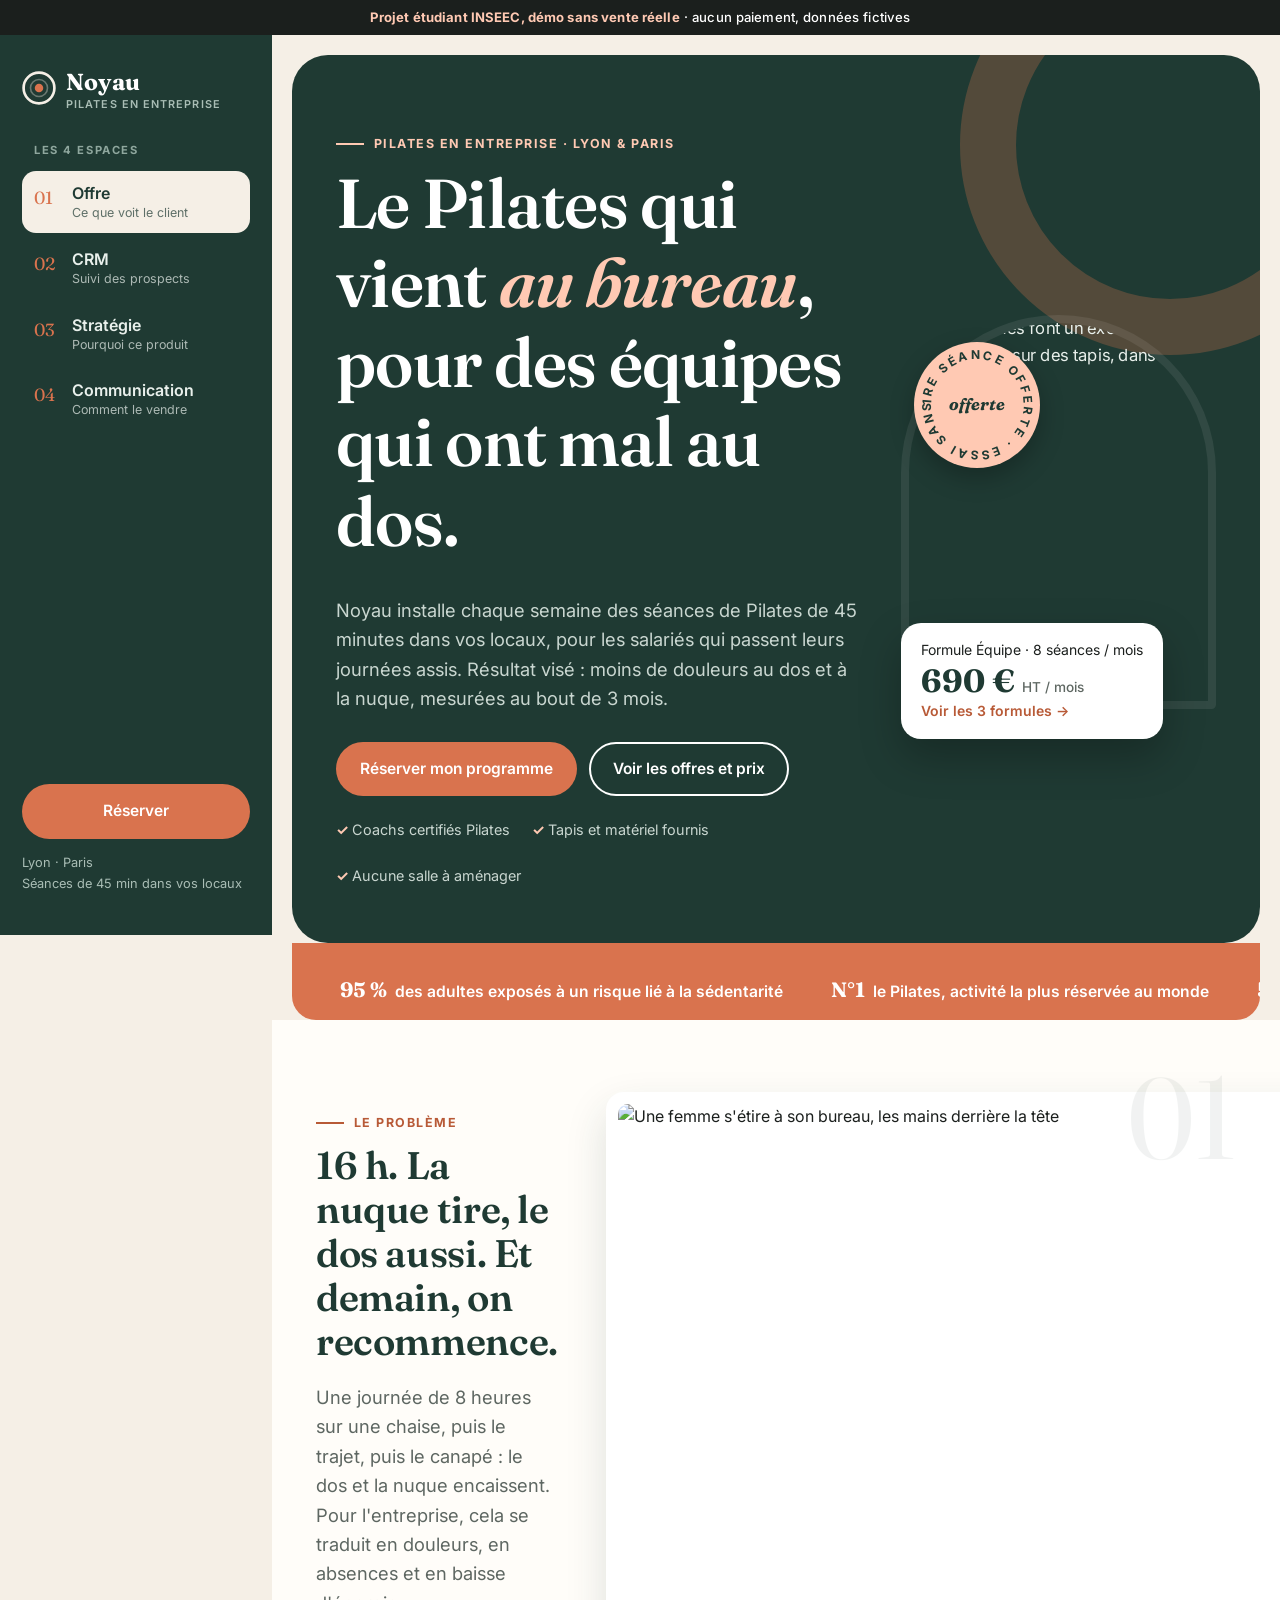
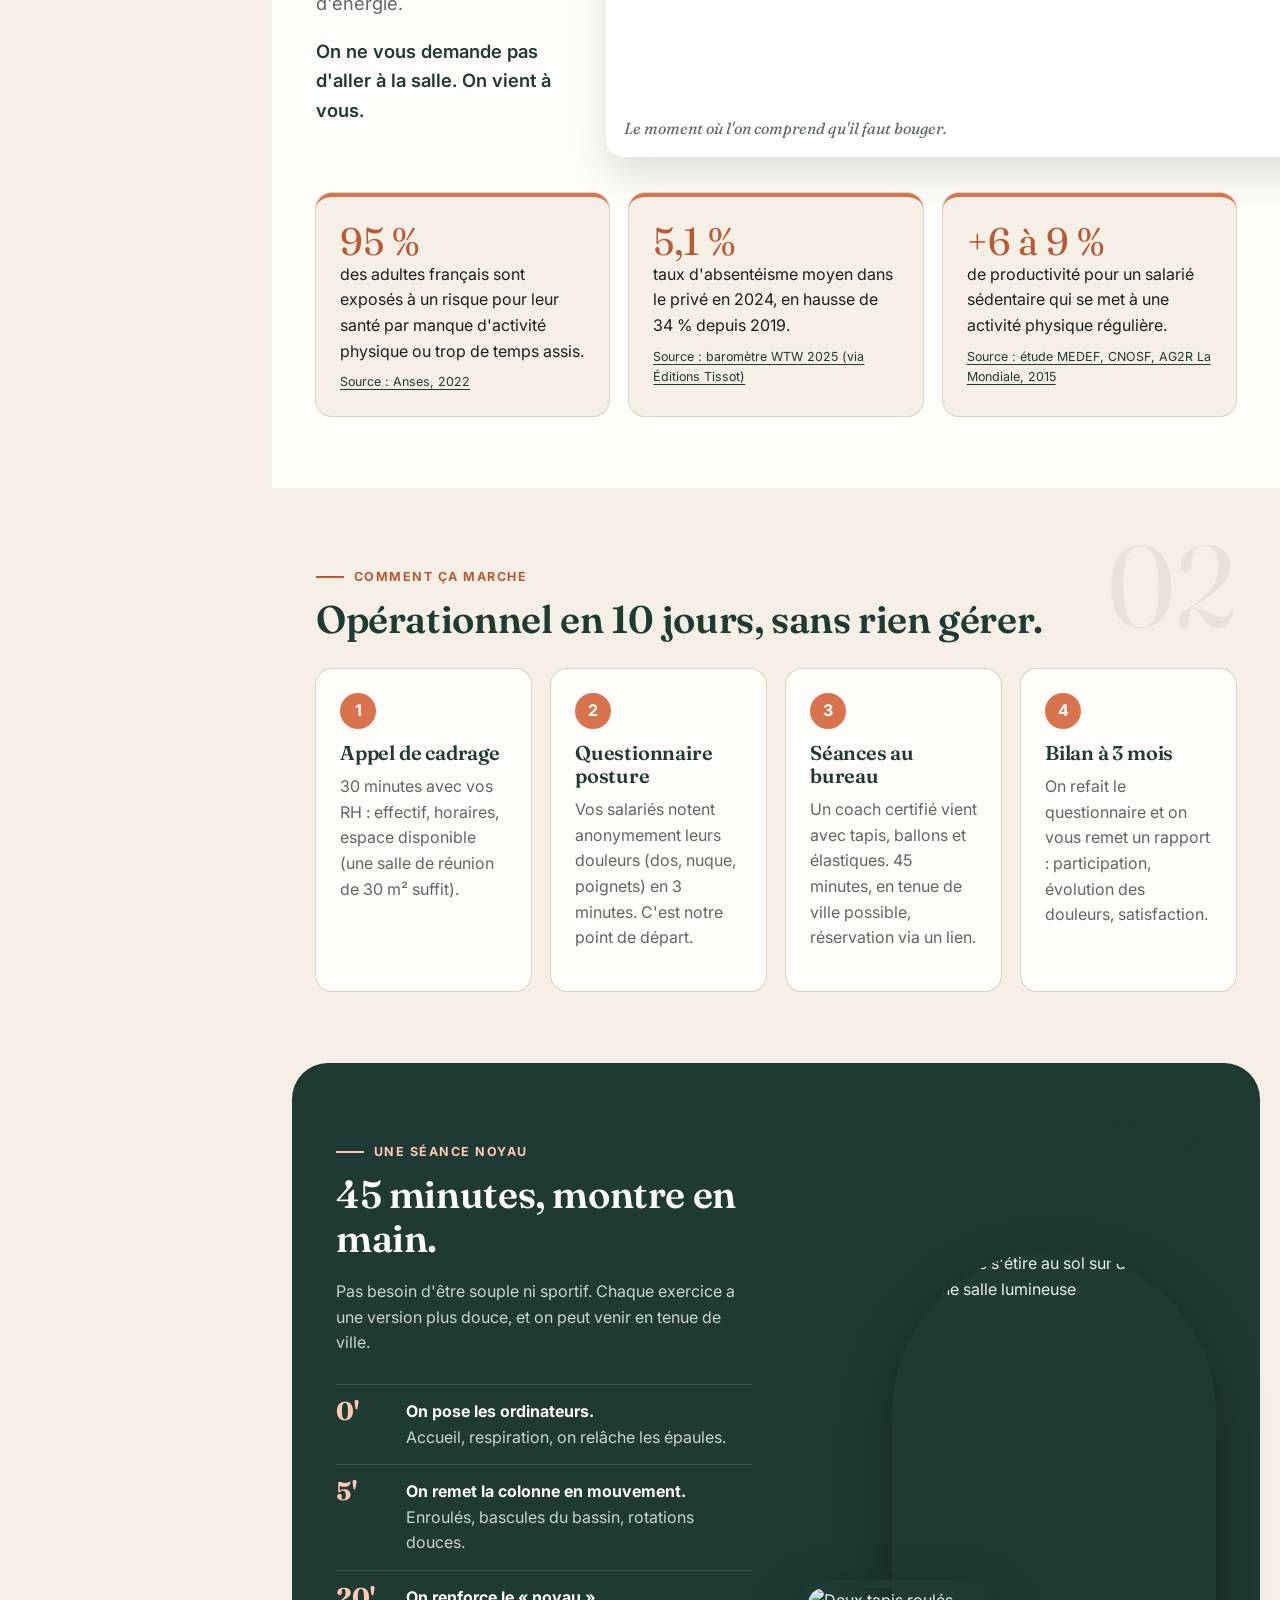
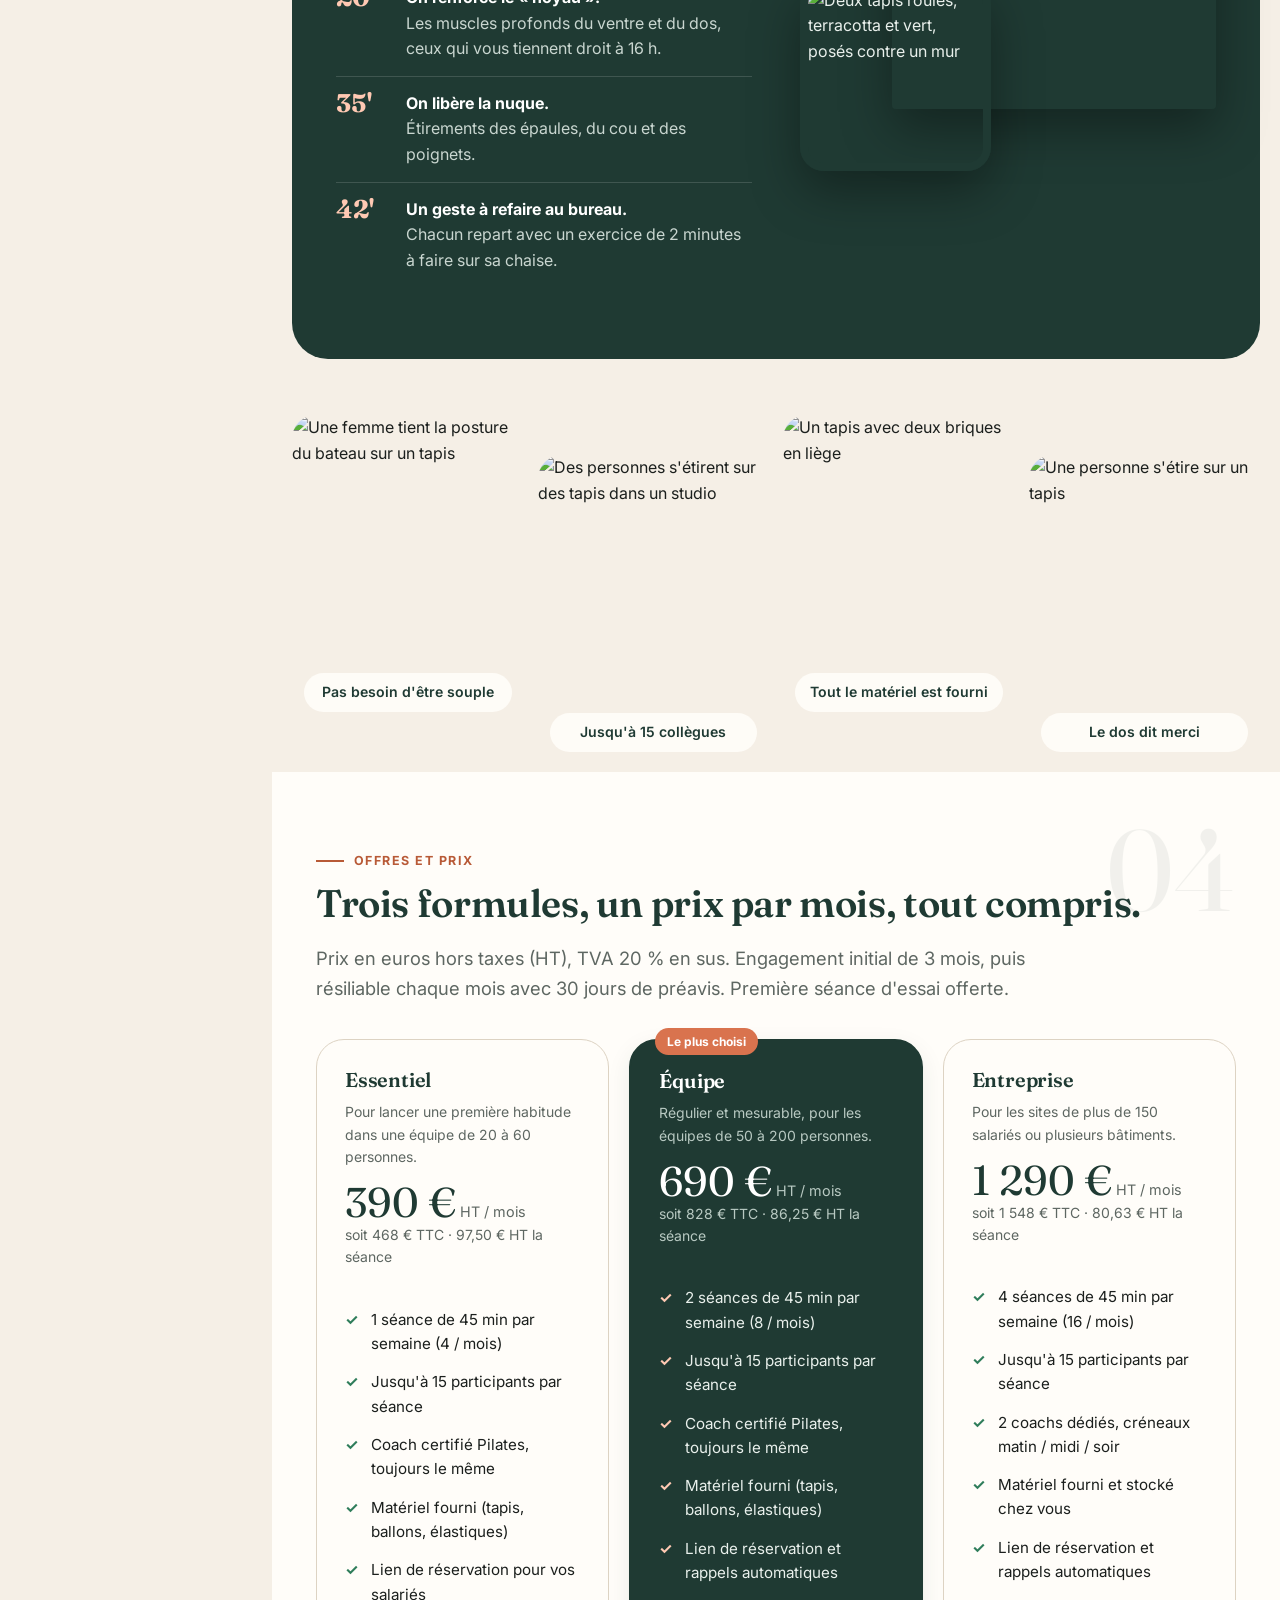
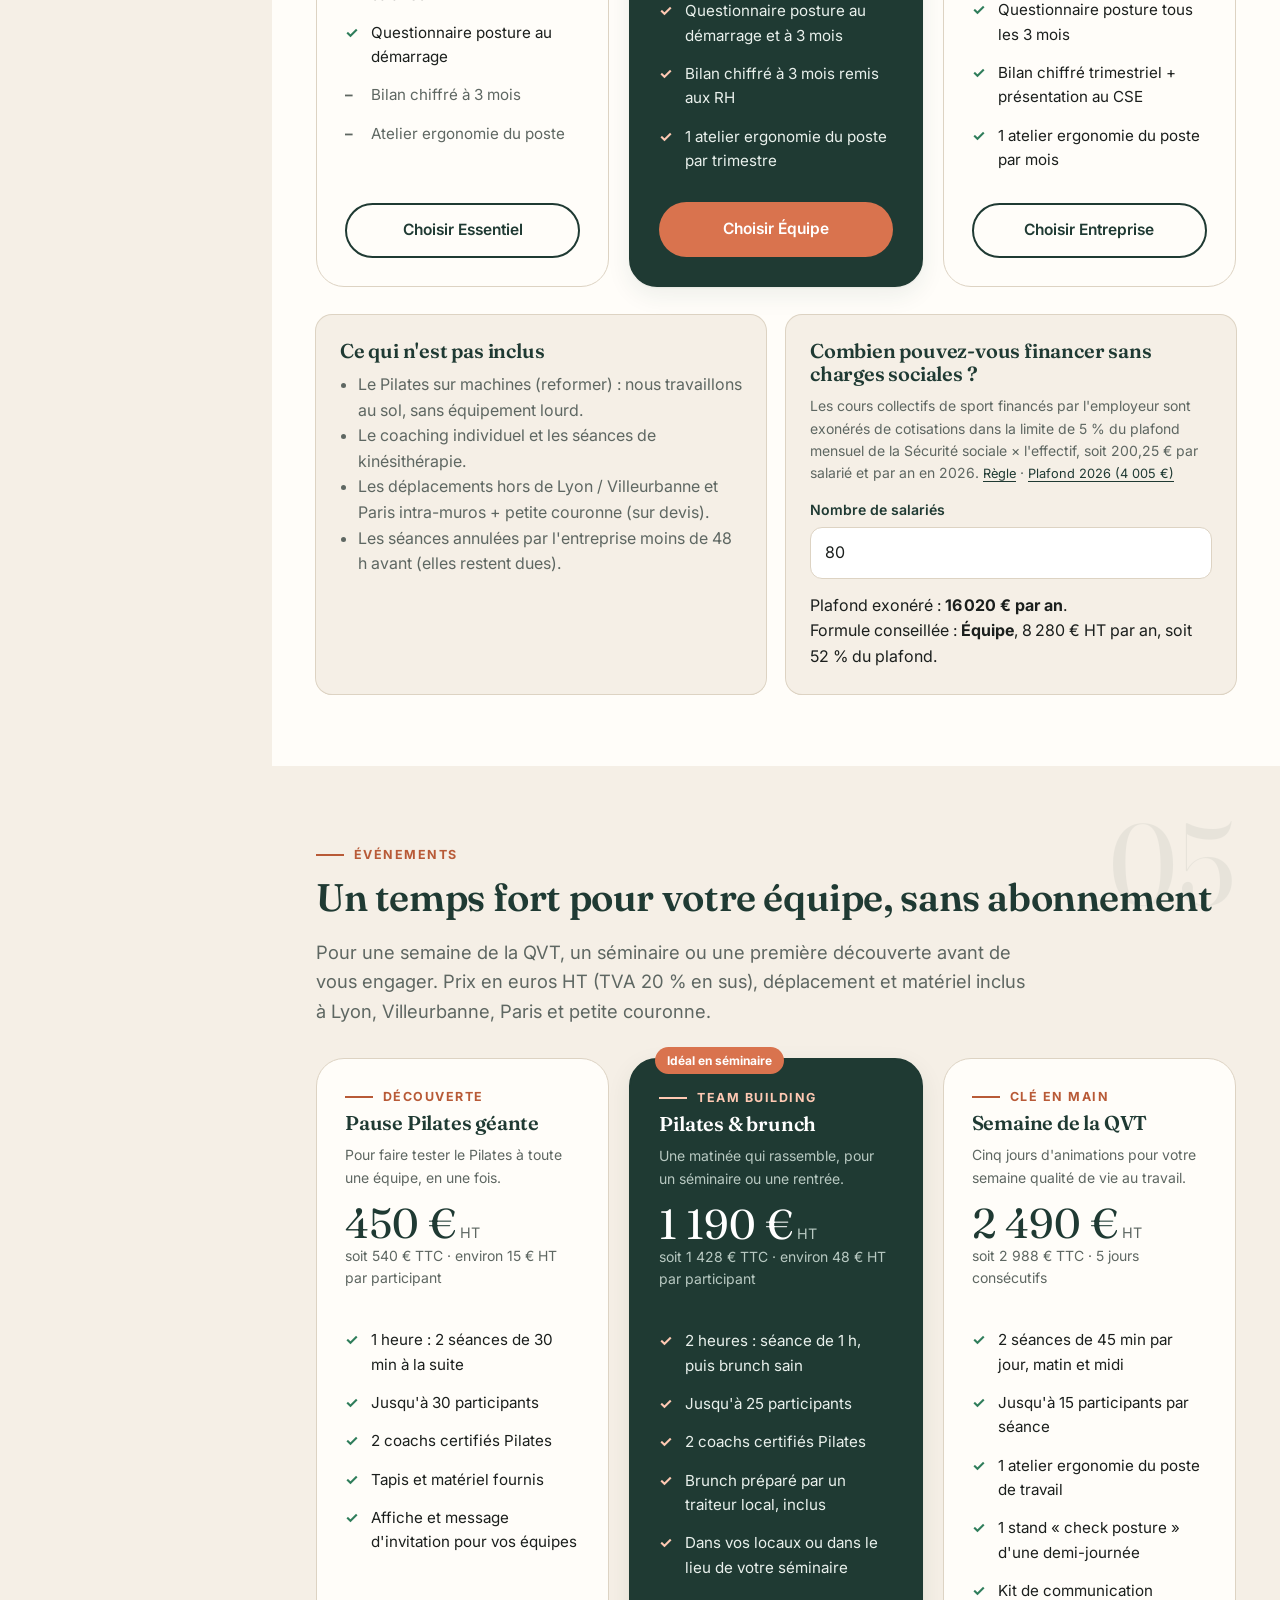
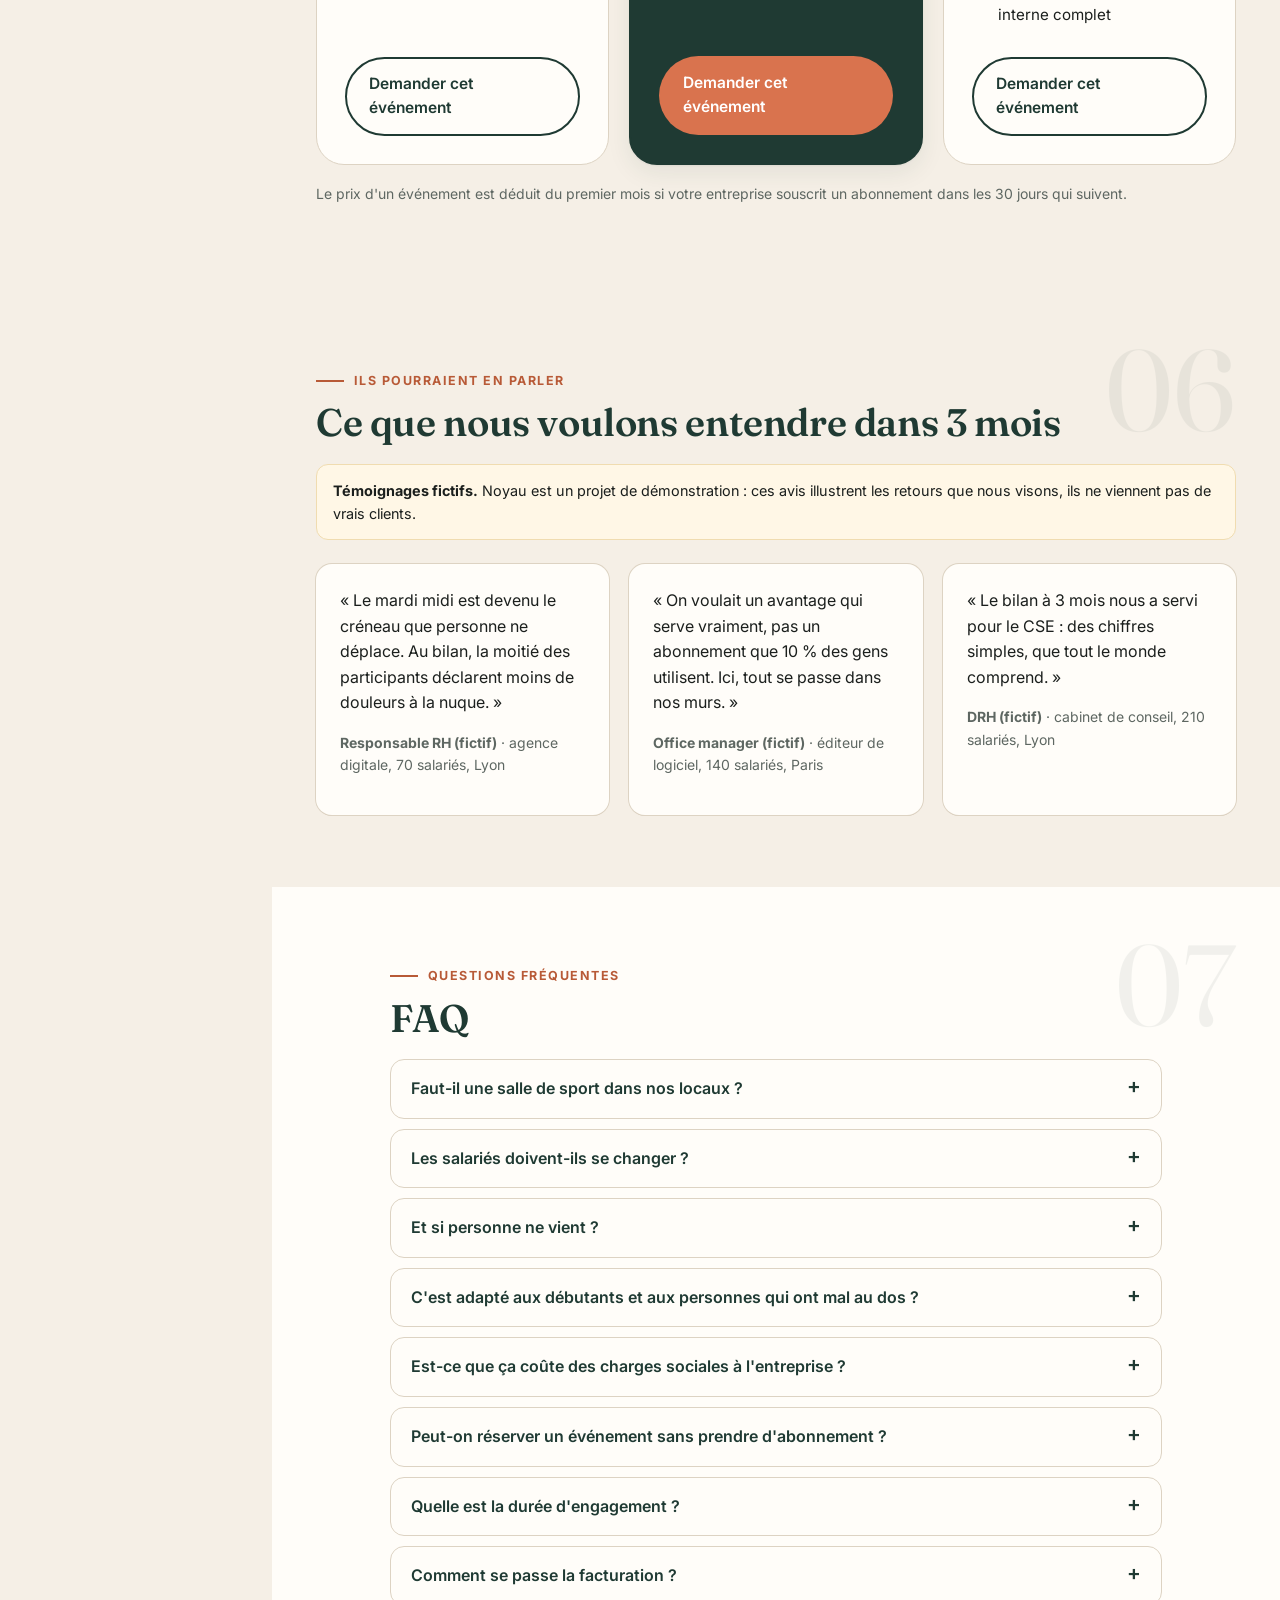
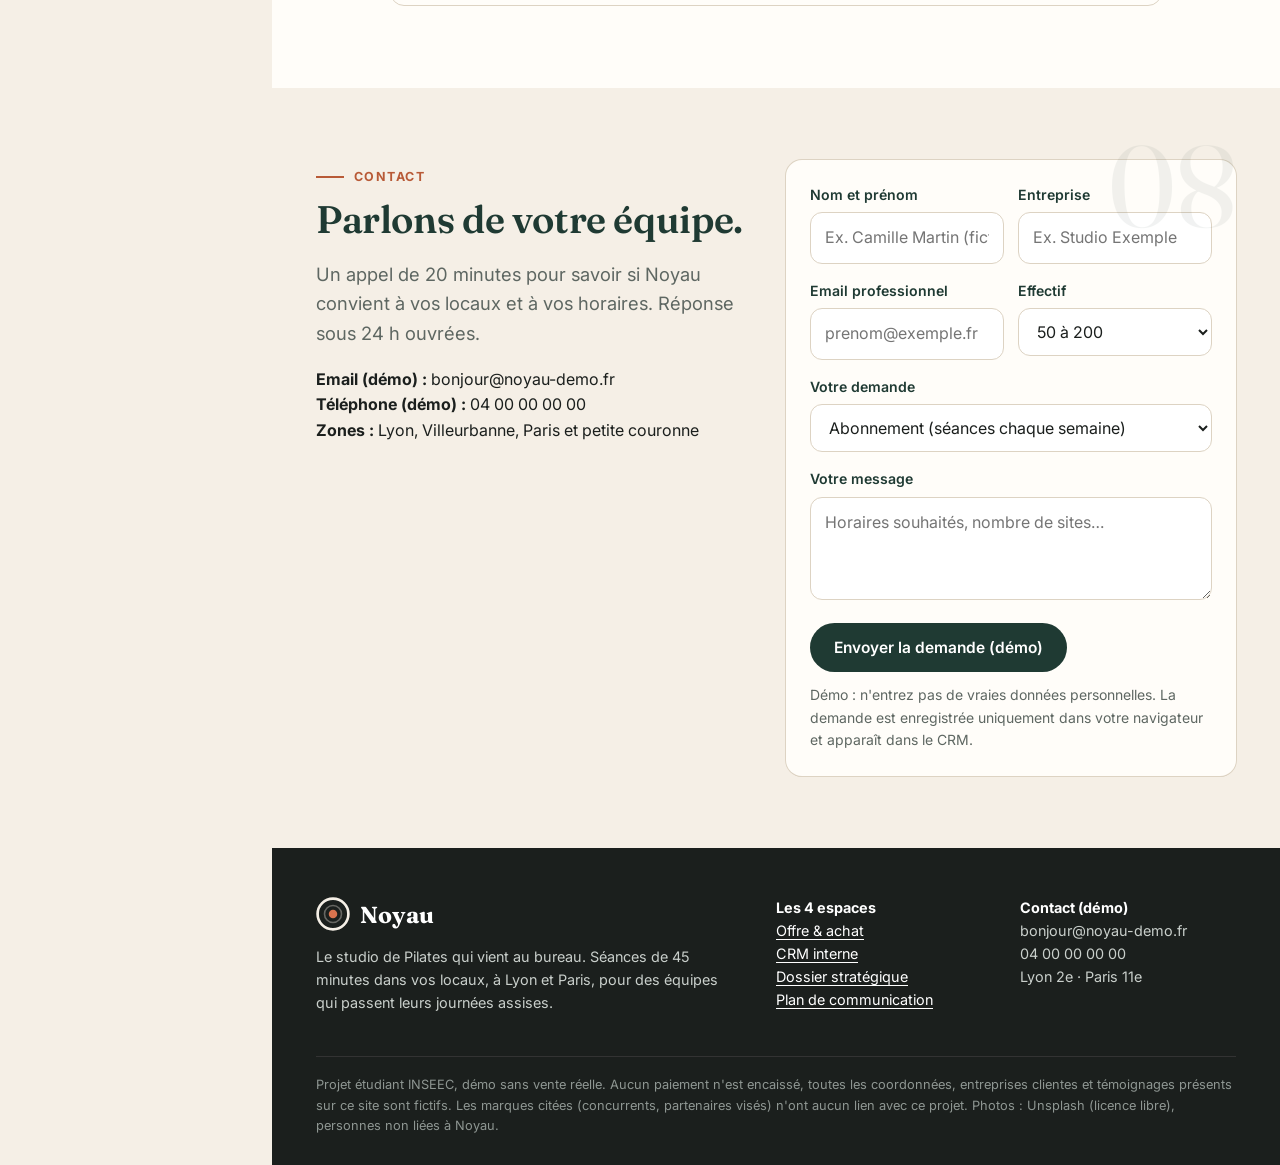
==== index.html @ a30bb960 "noyau-pilate" ====
<!doctype html>
<html lang="fr">
<head>
<meta charset="utf-8">
<meta name="viewport" content="width=device-width, initial-scale=1">
<title>Noyau · Le Pilates qui vient au bureau</title>
<meta name="description" content="Noyau installe des séances de Pilates de 45 minutes dans vos locaux pour soulager le dos de vos équipes sédentaires. Projet étudiant INSEEC, démo.">
<link rel="icon" href="assets/logo.svg" type="image/svg+xml">
<link rel="preconnect" href="https://fonts.googleapis.com"><link rel="preconnect" href="https://fonts.gstatic.com" crossorigin>
<link href="https://fonts.googleapis.com/css2?family=Fraunces:ital,opsz,wght@0,9..144,500;0,9..144,600;0,9..144,700;1,9..144,500&family=Inter:wght@400;500;600;700&display=swap" rel="stylesheet">
<link rel="stylesheet" href="assets/style.css?v=3">
</head>
<body data-page="vente">
<div class="demo-banner"><strong>Projet étudiant INSEEC, démo sans vente réelle</strong> · aucun paiement, données fictives</div>
<header id="site-header"></header>

<main>
  <!-- HERO -->
  <section class="hero2">
    <div class="hero2-orb" aria-hidden="true"></div>
    <div class="wrap hero2-grid">
      <div style="padding-bottom:56px">
        <span class="eyebrow">Pilates en entreprise · Lyon & Paris</span>
        <h1>Le Pilates qui vient <em>au bureau</em>, pour des équipes qui ont mal au dos.</h1>
        <p class="lead">Noyau installe chaque semaine des séances de Pilates de 45 minutes dans vos locaux, pour les salariés qui passent leurs journées assis. Résultat visé : moins de douleurs au dos et à la nuque, mesurées au bout de 3 mois.</p>
        <div class="hero-ctas">
          <a href="commander.html" class="btn btn-primary">Réserver mon programme</a>
          <a href="#offres" class="btn btn-ghost">Voir les offres et prix</a>
        </div>
        <div class="trust">
          <span>Coachs certifiés Pilates</span>
          <span>Tapis et matériel fournis</span>
          <span>Aucune salle à aménager</span>
        </div>
      </div>
      <div class="hero-visual">
        <div class="arch"><img src="https://images.unsplash.com/photo-1763403921315-f2ef8697199f?w=900&q=80&auto=format&fit=crop" alt="Trois femmes font un exercice de Pilates au sol, sur des tapis, dans une pièce lumineuse" width="900" height="1125"></div>
        <div class="sticker" aria-label="Première séance offerte"><svg viewBox="0 0 120 120" aria-hidden="true"><defs><path id="circ" d="M60,60 m-44,0 a44,44 0 1,1 88,0 a44,44 0 1,1 -88,0"/></defs><text font-size="11.5" font-weight="700" letter-spacing="2.6" fill="#1F3A33"><textPath href="#circ">1RE SÉANCE OFFERTE · ESSAI SANS ENGAGEMENT ·</textPath></text></svg><span>offerte</span></div>
        <a class="float-price" href="#offres">
          <span class="small">Formule Équipe · 8 séances / mois</span>
          <strong>690 € <small>HT / mois</small></strong>
          <span class="small" style="color:var(--clay-2);font-weight:600">Voir les 3 formules →</span>
        </a>
      </div>
    </div>
  </section>
  <div class="marquee" aria-label="Chiffres clés">
    <div class="track">
      <span><b>95 %</b>des adultes exposés à un risque lié à la sédentarité</span>
      <span><b>N°1</b>le Pilates, activité la plus réservée au monde</span>
      <span><b>5,1 %</b>d'absentéisme dans le privé en 2024</span>
      <span><b>200 €</b>par salarié et par an exonérés de charges</span>
      <span><b>45 min</b>dans une simple salle de réunion</span>
      <span aria-hidden="true"><b>95 %</b>des adultes exposés à un risque lié à la sédentarité</span>
      <span aria-hidden="true"><b>N°1</b>le Pilates, activité la plus réservée au monde</span>
      <span aria-hidden="true"><b>5,1 %</b>d'absentéisme dans le privé en 2024</span>
      <span aria-hidden="true"><b>200 €</b>par salarié et par an exonérés de charges</span>
      <span aria-hidden="true"><b>45 min</b>dans une simple salle de réunion</span>
    </div>
  </div>

  <!-- PROBLEME -->
  <section class="section alt" id="probleme">
    <div class="wrap">
      <div class="split">
        <div>
          <span class="eyebrow">Le problème</span>
          <h2>16 h. La nuque tire, le dos aussi. Et demain, on recommence.</h2>
          <p class="lead">Une journée de 8 heures sur une chaise, puis le trajet, puis le canapé : le dos et la nuque encaissent. Pour l'entreprise, cela se traduit en douleurs, en absences et en baisse d'énergie.</p>
          <p class="lead" style="color:var(--forest);font-weight:600">On ne vous demande pas d'aller à la salle. On vient à vous.</p>
        </div>
        <figure class="photo-tilt"><img src="https://images.unsplash.com/photo-1713947505684-25b9bf8d544f?w=900&q=80&auto=format&fit=crop" alt="Une femme s'étire à son bureau, les mains derrière la tête" loading="lazy" width="900" height="600"><figcaption>Le moment où l'on comprend qu'il faut bouger.</figcaption></figure>
      </div>
      <div class="grid g3" style="margin-top:36px">
        <div class="card stat"><span class="num">95 %</span>des adultes français sont exposés à un risque pour leur santé par manque d'activité physique ou trop de temps assis.<a class="src src-link" href="https://www.anses.fr/fr/content/manque-dactivite-physique-et-exces-de-sedentarite-une-priorite-de-sante-publique" target="_blank" rel="noopener">Source : Anses, 2022</a></div>
        <div class="card stat"><span class="num">5,1 %</span>taux d'absentéisme moyen dans le privé en 2024, en hausse de 34 % depuis 2019.<a class="src src-link" href="https://www.editions-tissot.fr/actualite/sante-securite/absenteisme-au-travail-ce-quil-faut-retenir-du-barometre-de-wtw" target="_blank" rel="noopener">Source : baromètre WTW 2025 (via Éditions Tissot)</a></div>
        <div class="card stat"><span class="num">+6 à 9 %</span>de productivité pour un salarié sédentaire qui se met à une activité physique régulière.<a class="src src-link" href="https://www.medef.com/communiques-de-presse-download/le-medef-le-cnosf-et-ag2r-la-mondiale-devoilent-la-premiere-etude-sur-l-impact-economique-de-l-activite-physique-et-sportive-sur-l-entreprise-le-salarie-et-la-societe" target="_blank" rel="noopener">Source : étude MEDEF, CNOSF, AG2R La Mondiale, 2015</a></div>
      </div>
    </div>
  </section>

  <!-- COMMENT CA MARCHE -->
  <section class="section">
    <div class="wrap">
      <span class="eyebrow">Comment ça marche</span>
      <h2>Opérationnel en 10 jours, sans rien gérer.</h2>
      <div class="grid g4" style="margin-top:28px">
        <div class="card"><div class="step-num">1</div><h3>Appel de cadrage</h3><p class="muted">30 minutes avec vos RH : effectif, horaires, espace disponible (une salle de réunion de 30 m² suffit).</p></div>
        <div class="card"><div class="step-num">2</div><h3>Questionnaire posture</h3><p class="muted">Vos salariés notent anonymement leurs douleurs (dos, nuque, poignets) en 3 minutes. C'est notre point de départ.</p></div>
        <div class="card"><div class="step-num">3</div><h3>Séances au bureau</h3><p class="muted">Un coach certifié vient avec tapis, ballons et élastiques. 45 minutes, en tenue de ville possible, réservation via un lien.</p></div>
        <div class="card"><div class="step-num">4</div><h3>Bilan à 3 mois</h3><p class="muted">On refait le questionnaire et on vous remet un rapport : participation, évolution des douleurs, satisfaction.</p></div>
      </div>
    </div>
  </section>

  <!-- SEANCE TYPE -->
  <section class="section dark" id="seance">
    <div class="wrap split split-rev">
      <div>
        <span class="eyebrow" style="color:#FFC9B3">Une séance Noyau</span>
        <h2>45 minutes, montre en main.</h2>
        <p style="color:#C9D6D0">Pas besoin d'être souple ni sportif. Chaque exercice a une version plus douce, et on peut venir en tenue de ville.</p>
        <ol class="timeline-min">
          <li><b>0'</b><span><strong>On pose les ordinateurs.</strong> Accueil, respiration, on relâche les épaules.</span></li>
          <li><b>5'</b><span><strong>On remet la colonne en mouvement.</strong> Enroulés, bascules du bassin, rotations douces.</span></li>
          <li><b>20'</b><span><strong>On renforce le « noyau ».</strong> Les muscles profonds du ventre et du dos, ceux qui vous tiennent droit à 16 h.</span></li>
          <li><b>35'</b><span><strong>On libère la nuque.</strong> Étirements des épaules, du cou et des poignets.</span></li>
          <li><b>42'</b><span><strong>Un geste à refaire au bureau.</strong> Chacun repart avec un exercice de 2 minutes à faire sur sa chaise.</span></li>
        </ol>
      </div>
      <div class="stack">
        <img class="s1" src="https://images.unsplash.com/photo-1683056255281-e52a141924f0?w=800&q=80&auto=format&fit=crop" alt="Un groupe s'étire au sol sur des tapis dans une salle lumineuse" loading="lazy" width="800" height="1000">
        <img class="s2" src="https://images.unsplash.com/photo-1763004871583-4183d64096b1?w=600&q=80&auto=format&fit=crop" alt="Deux tapis roulés, terracotta et vert, posés contre un mur" loading="lazy" width="600" height="600">
      </div>
    </div>
  </section>

  <!-- GALERIE -->
  <section class="gallery" aria-label="En images">
    <figure><img src="https://images.unsplash.com/photo-1767611126399-830f9e6ee0d8?w=700&q=80&auto=format&fit=crop" alt="Une femme tient la posture du bateau sur un tapis" loading="lazy"><figcaption>Pas besoin d'être souple</figcaption></figure>
    <figure><img src="https://images.unsplash.com/photo-1761035005546-62b8018b212a?w=700&q=80&auto=format&fit=crop" alt="Des personnes s'étirent sur des tapis dans un studio" loading="lazy"><figcaption>Jusqu'à 15 collègues</figcaption></figure>
    <figure><img src="https://images.unsplash.com/photo-1646239646963-b0b9be56d6b5?w=700&q=80&auto=format&fit=crop" alt="Un tapis avec deux briques en liège" loading="lazy"><figcaption>Tout le matériel est fourni</figcaption></figure>
    <figure><img src="https://images.unsplash.com/photo-1651786039465-d0580bb22ab7?w=700&q=80&auto=format&fit=crop" alt="Une personne s'étire sur un tapis" loading="lazy"><figcaption>Le dos dit merci</figcaption></figure>
  </section>

  <!-- OFFRES -->
  <section class="section alt" id="offres">
    <div class="wrap">
      <span class="eyebrow">Offres et prix</span>
      <h2>Trois formules, un prix par mois, tout compris.</h2>
      <p class="lead">Prix en euros hors taxes (HT), TVA 20 % en sus. Engagement initial de 3 mois, puis résiliable chaque mois avec 30 jours de préavis. Première séance d'essai offerte.</p>
      <div class="plans" style="margin-top:36px">
        <div class="plan">
          <h3>Essentiel</h3>
          <p class="muted small">Pour lancer une première habitude dans une équipe de 20 à 60 personnes.</p>
          <div class="price">390 €<small> HT / mois</small></div>
          <p class="small muted">soit 468 € TTC · 97,50 € HT la séance</p>
          <ul>
            <li>1 séance de 45 min par semaine (4 / mois)</li>
            <li>Jusqu'à 15 participants par séance</li>
            <li>Coach certifié Pilates, toujours le même</li>
            <li>Matériel fourni (tapis, ballons, élastiques)</li>
            <li>Lien de réservation pour vos salariés</li>
            <li>Questionnaire posture au démarrage</li>
            <li class="no">Bilan chiffré à 3 mois</li>
            <li class="no">Atelier ergonomie du poste</li>
          </ul>
          <a href="commander.html?offre=essentiel" class="btn btn-ghost">Choisir Essentiel</a>
        </div>
        <div class="plan featured">
          <span class="badge">Le plus choisi</span>
          <h3>Équipe</h3>
          <p class="muted small">Régulier et mesurable, pour les équipes de 50 à 200 personnes.</p>
          <div class="price">690 €<small> HT / mois</small></div>
          <p class="small muted">soit 828 € TTC · 86,25 € HT la séance</p>
          <ul>
            <li>2 séances de 45 min par semaine (8 / mois)</li>
            <li>Jusqu'à 15 participants par séance</li>
            <li>Coach certifié Pilates, toujours le même</li>
            <li>Matériel fourni (tapis, ballons, élastiques)</li>
            <li>Lien de réservation et rappels automatiques</li>
            <li>Questionnaire posture au démarrage et à 3 mois</li>
            <li>Bilan chiffré à 3 mois remis aux RH</li>
            <li>1 atelier ergonomie du poste par trimestre</li>
          </ul>
          <a href="commander.html?offre=equipe" class="btn btn-primary">Choisir Équipe</a>
        </div>
        <div class="plan">
          <h3>Entreprise</h3>
          <p class="muted small">Pour les sites de plus de 150 salariés ou plusieurs bâtiments.</p>
          <div class="price">1 290 €<small> HT / mois</small></div>
          <p class="small muted">soit 1 548 € TTC · 80,63 € HT la séance</p>
          <ul>
            <li>4 séances de 45 min par semaine (16 / mois)</li>
            <li>Jusqu'à 15 participants par séance</li>
            <li>2 coachs dédiés, créneaux matin / midi / soir</li>
            <li>Matériel fourni et stocké chez vous</li>
            <li>Lien de réservation et rappels automatiques</li>
            <li>Questionnaire posture tous les 3 mois</li>
            <li>Bilan chiffré trimestriel + présentation au CSE</li>
            <li>1 atelier ergonomie du poste par mois</li>
          </ul>
          <a href="commander.html?offre=entreprise" class="btn btn-ghost">Choisir Entreprise</a>
        </div>
      </div>
      <div class="grid g2" style="margin-top:28px">
        <div class="card">
          <h3>Ce qui n'est pas inclus</h3>
          <ul class="muted" style="margin:0;padding-left:18px">
            <li>Le Pilates sur machines (reformer) : nous travaillons au sol, sans équipement lourd.</li>
            <li>Le coaching individuel et les séances de kinésithérapie.</li>
            <li>Les déplacements hors de Lyon / Villeurbanne et Paris intra-muros + petite couronne (sur devis).</li>
            <li>Les séances annulées par l'entreprise moins de 48 h avant (elles restent dues).</li>
          </ul>
        </div>
        <div class="card" id="calculateur">
          <h3>Combien pouvez-vous financer sans charges sociales ?</h3>
          <p class="muted small">Les cours collectifs de sport financés par l'employeur sont exonérés de cotisations dans la limite de 5 % du plafond mensuel de la Sécurité sociale × l'effectif, soit 200,25 € par salarié et par an en 2026.
            <a class="src-link" href="https://formation.lefebvre-dalloz.fr/actualite/quelles-exonerations-pour-la-pratique-du-sport-en-entreprise" target="_blank" rel="noopener">Règle</a> ·
            <a class="src-link" href="https://www.urssaf.fr/accueil/outils-documentation/taux-baremes/plafonds-securite-sociale.html" target="_blank" rel="noopener">Plafond 2026 (4 005 €)</a></p>
          <label for="effectif">Nombre de salariés</label>
          <input id="effectif" type="number" min="1" value="80" inputmode="numeric">
          <p style="margin:14px 0 0" id="calc-out"></p>
        </div>
      </div>
    </div>
  </section>

  <!-- EVENEMENTS -->
  <section class="section" id="evenements">
    <div class="wrap">
      <span class="eyebrow">Événements</span>
      <h2>Un temps fort pour votre équipe, sans abonnement</h2>
      <p class="lead">Pour une semaine de la QVT, un séminaire ou une première découverte avant de vous engager. Prix en euros HT (TVA 20 % en sus), déplacement et matériel inclus à Lyon, Villeurbanne, Paris et petite couronne.</p>
      <div class="plans" style="margin-top:32px">
        <div class="plan">
          <span class="eyebrow" style="margin-bottom:4px">Découverte</span>
          <h3>Pause Pilates géante</h3>
          <p class="muted small">Pour faire tester le Pilates à toute une équipe, en une fois.</p>
          <div class="price">450 €<small> HT</small></div>
          <p class="small muted">soit 540 € TTC · environ 15 € HT par participant</p>
          <ul>
            <li>1 heure : 2 séances de 30 min à la suite</li>
            <li>Jusqu'à 30 participants</li>
            <li>2 coachs certifiés Pilates</li>
            <li>Tapis et matériel fournis</li>
            <li>Affiche et message d'invitation pour vos équipes</li>
          </ul>
          <a href="#contact" class="btn btn-ghost" data-event="Pause Pilates géante (450 € HT)">Demander cet événement</a>
        </div>
        <div class="plan featured">
          <span class="badge">Idéal en séminaire</span>
          <span class="eyebrow" style="margin-bottom:4px">Team building</span>
          <h3>Pilates & brunch</h3>
          <p class="muted small">Une matinée qui rassemble, pour un séminaire ou une rentrée.</p>
          <div class="price">1 190 €<small> HT</small></div>
          <p class="small muted">soit 1 428 € TTC · environ 48 € HT par participant</p>
          <ul>
            <li>2 heures : séance de 1 h, puis brunch sain</li>
            <li>Jusqu'à 25 participants</li>
            <li>2 coachs certifiés Pilates</li>
            <li>Brunch préparé par un traiteur local, inclus</li>
            <li>Dans vos locaux ou dans le lieu de votre séminaire</li>
          </ul>
          <a href="#contact" class="btn btn-primary" data-event="Pilates & brunch (1 190 € HT)">Demander cet événement</a>
        </div>
        <div class="plan">
          <span class="eyebrow" style="margin-bottom:4px">Clé en main</span>
          <h3>Semaine de la QVT</h3>
          <p class="muted small">Cinq jours d'animations pour votre semaine qualité de vie au travail.</p>
          <div class="price">2 490 €<small> HT</small></div>
          <p class="small muted">soit 2 988 € TTC · 5 jours consécutifs</p>
          <ul>
            <li>2 séances de 45 min par jour, matin et midi</li>
            <li>Jusqu'à 15 participants par séance</li>
            <li>1 atelier ergonomie du poste de travail</li>
            <li>1 stand « check posture » d'une demi-journée</li>
            <li>Kit de communication interne complet</li>
          </ul>
          <a href="#contact" class="btn btn-ghost" data-event="Semaine de la QVT (2 490 € HT)">Demander cet événement</a>
        </div>
      </div>
      <p class="small muted" style="margin-top:18px">Le prix d'un événement est déduit du premier mois si votre entreprise souscrit un abonnement dans les 30 jours qui suivent.</p>
    </div>
  </section>

  <!-- TEMOIGNAGES FICTIFS -->
  <section class="section">
    <div class="wrap">
      <span class="eyebrow">Ils pourraient en parler</span>
      <h2>Ce que nous voulons entendre dans 3 mois</h2>
      <p class="note" style="margin-bottom:24px"><strong>Témoignages fictifs.</strong> Noyau est un projet de démonstration : ces avis illustrent les retours que nous visons, ils ne viennent pas de vrais clients.</p>
      <div class="grid g3">
        <div class="card"><p>« Le mardi midi est devenu le créneau que personne ne déplace. Au bilan, la moitié des participants déclarent moins de douleurs à la nuque. »</p><p class="small muted"><strong>Responsable RH (fictif)</strong> · agence digitale, 70 salariés, Lyon</p></div>
        <div class="card"><p>« On voulait un avantage qui serve vraiment, pas un abonnement que 10 % des gens utilisent. Ici, tout se passe dans nos murs. »</p><p class="small muted"><strong>Office manager (fictif)</strong> · éditeur de logiciel, 140 salariés, Paris</p></div>
        <div class="card"><p>« Le bilan à 3 mois nous a servi pour le CSE : des chiffres simples, que tout le monde comprend. »</p><p class="small muted"><strong>DRH (fictif)</strong> · cabinet de conseil, 210 salariés, Lyon</p></div>
      </div>
    </div>
  </section>

  <!-- FAQ -->
  <section class="section alt" id="faq">
    <div class="wrap" style="max-width:860px">
      <span class="eyebrow">Questions fréquentes</span>
      <h2>FAQ</h2>
      <details><summary>Faut-il une salle de sport dans nos locaux ?</summary><p>Non. Une salle de réunion d'environ 30 m² dont on pousse les tables suffit pour 15 personnes. Le coach apporte tout le matériel, ou le laisse sur place dans un sac de rangement pour la formule Entreprise.</p></details>
      <details><summary>Les salariés doivent-ils se changer ?</summary><p>Ce n'est pas obligatoire. Nos séances sont conçues pour être faites en tenue de ville souple, sans transpirer. Beaucoup viennent en tenue de sport le jour de la séance.</p></details>
      <details><summary>Et si personne ne vient ?</summary><p>Nous fournissons le kit de lancement (affiches, message Slack/Teams, mail de la direction) et le coach anime une séance découverte offerte. Si la participation moyenne est inférieure à 5 personnes sur le premier mois, vous pouvez arrêter sans payer les 2 mois suivants.</p></details>
      <details><summary>C'est adapté aux débutants et aux personnes qui ont mal au dos ?</summary><p>Oui, c'est même notre cible principale. Les séances sont progressives et chaque exercice a une version plus douce. En cas de pathologie, nous recommandons l'avis d'un médecin avant de commencer.</p></details>
      <details><summary>Est-ce que ça coûte des charges sociales à l'entreprise ?</summary><p>Les cours collectifs financés par l'employeur sont exonérés dans la limite de 5 % du plafond mensuel de la Sécurité sociale multiplié par l'effectif (200,25 € par salarié et par an en 2026). Pour 80 salariés, cela représente 16 020 € par an, bien au-dessus de notre formule Équipe (8 280 € HT par an). Vérifiez votre cas avec votre expert-comptable.</p></details>
      <details><summary>Peut-on réserver un événement sans prendre d'abonnement ?</summary><p>Oui. La Pause Pilates géante, le Pilates & brunch et la Semaine de la QVT se réservent à l'unité, sans engagement. Si vous souscrivez ensuite un abonnement dans les 30 jours, le prix de l'événement est déduit de votre premier mois.</p></details>
      <details><summary>Quelle est la durée d'engagement ?</summary><p>3 mois au démarrage, le temps de mesurer un résultat. Ensuite, l'abonnement est mensuel et résiliable avec 30 jours de préavis.</p></details>
      <details><summary>Comment se passe la facturation ?</summary><p>Une facture mensuelle en début de mois, payable par virement ou prélèvement à 30 jours. Sur ce site de démonstration, le paiement est simulé et aucune somme n'est débitée.</p></details>
    </div>
  </section>

  <!-- CONTACT -->
  <section class="section" id="contact">
    <div class="wrap grid g2" style="align-items:start">
      <div>
        <span class="eyebrow">Contact</span>
        <h2>Parlons de votre équipe.</h2>
        <p class="lead">Un appel de 20 minutes pour savoir si Noyau convient à vos locaux et à vos horaires. Réponse sous 24 h ouvrées.</p>
        <p><strong>Email (démo) :</strong> bonjour@noyau-demo.fr<br><strong>Téléphone (démo) :</strong> 04 00 00 00 00<br><strong>Zones :</strong> Lyon, Villeurbanne, Paris et petite couronne</p>
      </div>
      <form class="card" id="contact-form">
        <div class="form-row">
          <div class="field"><label for="c-nom">Nom et prénom</label><input id="c-nom" required placeholder="Ex. Camille Martin (fictif)"></div>
          <div class="field"><label for="c-ent">Entreprise</label><input id="c-ent" required placeholder="Ex. Studio Exemple"></div>
        </div>
        <div class="form-row">
          <div class="field"><label for="c-mail">Email professionnel</label><input id="c-mail" type="email" required placeholder="prenom@exemple.fr"></div>
          <div class="field"><label for="c-eff">Effectif</label><select id="c-eff"><option>20 à 50</option><option selected>50 à 200</option><option>200 et plus</option></select></div>
        </div>
        <div class="field"><label for="c-objet">Votre demande</label><select id="c-objet"><option value="">Abonnement (séances chaque semaine)</option><option>Pause Pilates géante (450 € HT)</option><option>Pilates & brunch (1 190 € HT)</option><option>Semaine de la QVT (2 490 € HT)</option></select></div>
        <div class="field"><label for="c-msg">Votre message</label><textarea id="c-msg" rows="3" placeholder="Horaires souhaités, nombre de sites…"></textarea></div>
        <button class="btn btn-dark" type="submit">Envoyer la demande (démo)</button>
        <p class="small muted" style="margin:12px 0 0" id="contact-ok">Démo : n'entrez pas de vraies données personnelles. La demande est enregistrée uniquement dans votre navigateur et apparaît dans le CRM.</p>
      </form>
    </div>
  </section>
</main>

<footer id="site-footer"></footer>
<script src="assets/site.js?v=3"></script>
<script src="assets/store.js?v=3"></script>
<script>
  const eff = document.getElementById('effectif'), out = document.getElementById('calc-out');
  const fmt = n => n.toLocaleString('fr-FR', {maximumFractionDigits: 0});
  function calc(){
    const n = Math.max(0, parseInt(eff.value || 0, 10));
    const cap = n * 4005 * 0.05;
    const plan = n < 50 ? ['Essentiel', 390] : n < 150 ? ['Équipe', 690] : ['Entreprise', 1290];
    out.innerHTML = `Plafond exonéré : <strong>${fmt(cap)} € par an</strong>.<br>Formule conseillée : <strong>${plan[0]}</strong>, ${fmt(plan[1]*12)} € HT par an, soit ${cap ? Math.round(plan[1]*12/cap*100) : 0} % du plafond.`;
  }
  eff.addEventListener('input', calc); calc();

  document.querySelectorAll('[data-event]').forEach(b => b.addEventListener('click', () => {
    document.getElementById('c-objet').value = b.dataset.event;
    setTimeout(() => document.getElementById('c-nom').focus({preventScroll: true}), 400);
  }));

  document.getElementById('contact-form').addEventListener('submit', e => {
    e.preventDefault();
    NoyauStore.addLead({
      nom: document.getElementById('c-nom').value.trim(),
      entreprise: document.getElementById('c-ent').value.trim(),
      email: document.getElementById('c-mail').value.trim(),
      effectif: document.getElementById('c-eff').value,
      evenement: document.getElementById('c-objet').value,
      message: document.getElementById('c-msg').value.trim()
    });
    e.target.reset();
    document.getElementById('contact-ok').innerHTML = '<strong style="color:var(--ok)">Merci, demande enregistrée (démo).</strong> Elle apparaît maintenant dans le <a href="crm.html">CRM</a>, à l\'étape « Nouveau ».';
  });
</script>
</body>
</html>
---- assets/style.css ----
:root{
  --forest:#1F3A33; --forest-2:#2C5045; --sand:#F5EFE6; --sand-2:#EBE2D4; --paper:#FFFDF9;
  --clay:#D9734E; --clay-2:#B85A37; --ink:#1B1F1D; --muted:#5E6762; --line:#DDD3C3;
  --ok:#2F7D5B; --warn:#C08A1E; --bad:#B4483A; --info:#3C6E91;
  --radius:16px; --shadow:0 1px 2px rgba(31,58,51,.06),0 8px 24px rgba(31,58,51,.08);
  --serif:"Fraunces",Georgia,serif; --sans:"Inter",system-ui,-apple-system,Segoe UI,Roboto,sans-serif;
}
*{box-sizing:border-box}
html{scroll-behavior:smooth}
body{margin:0;background:var(--sand);color:var(--ink);font-family:var(--sans);font-size:16px;line-height:1.6;-webkit-font-smoothing:antialiased}
img{max-width:100%;display:block}
a{color:var(--forest);text-underline-offset:3px}
h1,h2,h3{font-family:var(--serif);font-weight:600;line-height:1.15;color:var(--forest);margin:0 0 .5em;letter-spacing:-.01em}
h1{font-size:clamp(2.1rem,5vw,3.6rem)}
h2{font-size:clamp(1.6rem,3.4vw,2.4rem)}
h3{font-size:1.25rem}
p{margin:0 0 1em}
.wrap{max-width:1160px;margin:0 auto;padding:0 20px}
.section{padding:72px 0}
.section.alt{background:var(--paper)}
.section.dark{background:var(--forest);color:#E9F0EC}
.section.dark h2,.section.dark h3{color:#fff}
.eyebrow{font-size:.78rem;font-weight:700;letter-spacing:.12em;text-transform:uppercase;color:var(--clay-2);margin-bottom:.8em;display:block}
.lead{font-size:1.15rem;color:var(--muted);max-width:720px}
.muted{color:var(--muted)}
.small{font-size:.875rem}

/* demo banner */
.demo-banner{background:var(--ink);color:#fff;text-align:center;font-size:.82rem;padding:7px 12px;font-weight:500;letter-spacing:.01em}
.demo-banner strong{color:#FFC9B3}

/* header */
.site-header{position:sticky;top:0;z-index:50;background:rgba(245,239,230,.92);backdrop-filter:blur(10px);border-bottom:1px solid var(--line)}
.nav{display:flex;align-items:center;justify-content:space-between;gap:16px;height:68px}
.brand{display:flex;align-items:center;gap:10px;text-decoration:none;color:var(--forest);font-family:var(--serif);font-weight:700;font-size:1.45rem}
.brand img{width:34px;height:34px}
.brand small{display:block;font-family:var(--sans);font-size:.68rem;font-weight:600;letter-spacing:.1em;text-transform:uppercase;color:var(--muted);margin-top:-4px}
.nav-links{display:flex;gap:4px;align-items:center}
.nav-links a{text-decoration:none;color:var(--ink);font-weight:500;font-size:.93rem;padding:8px 12px;border-radius:999px}
.nav-links a:hover{background:var(--sand-2)}
.nav-links a.active{background:var(--forest);color:#fff}
.nav-links .tag{font-size:.65rem;font-weight:700;opacity:.7;margin-left:4px;text-transform:uppercase;letter-spacing:.06em}
.menu-btn{display:none;background:none;border:1px solid var(--line);border-radius:10px;padding:8px 12px;font:inherit;font-weight:600;color:var(--forest);cursor:pointer}
@media (max-width:860px){
  .menu-btn{display:block}
  .nav-links{display:none;position:absolute;top:68px;left:0;right:0;background:var(--paper);flex-direction:column;align-items:stretch;padding:12px 20px 20px;border-bottom:1px solid var(--line);box-shadow:var(--shadow)}
  .nav-links.open{display:flex}
  .nav-links a{padding:12px 14px}
}

/* buttons */
.btn{display:inline-flex;align-items:center;justify-content:center;gap:8px;padding:13px 22px;border-radius:999px;font-weight:600;font-size:.97rem;text-decoration:none;border:2px solid transparent;cursor:pointer;font-family:inherit;transition:transform .15s,background .15s}
.btn:hover{transform:translateY(-1px)}
.btn-primary{background:var(--clay);color:#fff}
.btn-primary:hover{background:var(--clay-2)}
.btn-dark{background:var(--forest);color:#fff}
.btn-ghost{background:transparent;border-color:var(--forest);color:var(--forest)}
.btn-sm{padding:8px 14px;font-size:.85rem}
.btn:disabled{opacity:.5;cursor:not-allowed;transform:none}

/* hero */
.hero{padding:72px 0 64px}
.hero-grid{display:grid;grid-template-columns:1.15fr .85fr;gap:48px;align-items:center}
.hero h1 em{font-style:italic;color:var(--clay-2)}
.hero-ctas{display:flex;gap:12px;flex-wrap:wrap;margin:28px 0 22px}
.trust{display:flex;gap:22px;flex-wrap:wrap;font-size:.9rem;color:var(--muted)}
.trust span::before{content:"✓ ";color:var(--ok);font-weight:700}
.hero-card{background:var(--forest);color:#fff;border-radius:28px;padding:32px;box-shadow:var(--shadow);position:relative;overflow:hidden}
.hero-card::after{content:"";position:absolute;right:-60px;bottom:-60px;width:220px;height:220px;border-radius:50%;border:28px solid rgba(217,115,78,.35)}
.hero-card .big{font-family:var(--serif);font-size:3.2rem;line-height:1;color:#FFC9B3}
.hero-card ul{list-style:none;padding:0;margin:18px 0 0}
.hero-card li{padding:10px 0;border-top:1px solid rgba(255,255,255,.14);display:flex;justify-content:space-between;gap:12px;font-size:.95rem}
@media (max-width:860px){.hero-grid{grid-template-columns:1fr}.hero{padding:44px 0}}

/* grids & cards */
.grid{display:grid;gap:20px}
.g2{grid-template-columns:repeat(2,1fr)}
.g3{grid-template-columns:repeat(3,1fr)}
.g4{grid-template-columns:repeat(4,1fr)}
@media (max-width:960px){.g4{grid-template-columns:repeat(2,1fr)}.g3{grid-template-columns:1fr 1fr}}
@media (max-width:640px){.g2,.g3,.g4{grid-template-columns:1fr}}
.card{background:var(--paper);border:1px solid var(--line);border-radius:var(--radius);padding:24px}
.section.alt .card{background:var(--sand)}
.card h3{margin-top:0}
.stat .num{font-family:var(--serif);font-size:2.4rem;color:var(--clay-2);line-height:1.05;display:block}
.stat .src{font-size:.78rem;margin-top:8px;display:block}
.step-num{width:36px;height:36px;border-radius:50%;background:var(--clay);color:#fff;display:grid;place-items:center;font-weight:700;margin-bottom:12px}

/* pricing */
.plans{display:grid;grid-template-columns:repeat(3,1fr);gap:20px;align-items:stretch}
@media (max-width:900px){.plans{grid-template-columns:1fr}}
.plan{background:var(--paper);border:1px solid var(--line);border-radius:22px;padding:28px;display:flex;flex-direction:column}
.plan.featured{border:2px solid var(--clay);box-shadow:var(--shadow);position:relative}
.plan .badge{position:absolute;top:-13px;left:24px;background:var(--clay);color:#fff;font-size:.75rem;font-weight:700;padding:4px 12px;border-radius:999px}
.plan .price{font-family:var(--serif);font-size:2.6rem;color:var(--forest);line-height:1}
.plan .price small{font-family:var(--sans);font-size:.9rem;color:var(--muted)}
.plan ul{list-style:none;padding:0;margin:18px 0 22px;flex:1}
.plan li{padding:7px 0 7px 26px;position:relative;font-size:.95rem}
.plan li::before{content:"✓";position:absolute;left:0;color:var(--ok);font-weight:700}
.plan li.no::before{content:"–";color:var(--muted)}
.plan li.no{color:var(--muted)}

/* faq */
details{background:var(--paper);border:1px solid var(--line);border-radius:14px;padding:16px 20px;margin-bottom:10px}
details summary{cursor:pointer;font-weight:600;color:var(--forest);list-style:none}
details summary::-webkit-details-marker{display:none}
details summary::after{content:"+";float:right;font-size:1.3rem;line-height:1}
details[open] summary::after{content:"–"}
details p{margin:12px 0 0;color:var(--muted)}

/* forms */
label{display:block;font-weight:600;font-size:.88rem;margin-bottom:6px;color:var(--forest)}
input,select,textarea{width:100%;padding:12px 14px;border:1px solid var(--line);border-radius:12px;font:inherit;background:#fff;color:var(--ink)}
input:focus,select:focus,textarea:focus{outline:2px solid var(--clay);outline-offset:1px;border-color:transparent}
.field{margin-bottom:16px}
.form-row{display:grid;grid-template-columns:1fr 1fr;gap:14px}
@media (max-width:600px){.form-row{grid-template-columns:1fr}}

/* tables */
.table-wrap{overflow-x:auto;border:1px solid var(--line);border-radius:var(--radius);background:var(--paper)}
table{width:100%;border-collapse:collapse;font-size:.93rem;min-width:640px}
th,td{text-align:left;padding:13px 16px;border-bottom:1px solid var(--line);vertical-align:top}
th{background:var(--sand-2);color:var(--forest);font-size:.8rem;text-transform:uppercase;letter-spacing:.05em}
tr:last-child td{border-bottom:none}
tr.us td{background:#FBEDE6}

/* footer */
.site-footer{background:var(--ink);color:#C9CFCB;padding:48px 0 28px;font-size:.9rem}
.site-footer a{color:#fff}
.footer-grid{display:grid;grid-template-columns:2fr 1fr 1fr;gap:28px}
@media (max-width:700px){.footer-grid{grid-template-columns:1fr}}
.site-footer .legal{border-top:1px solid #333;margin-top:28px;padding-top:18px;font-size:.8rem;color:#8E9692}

/* chips */
.chip{display:inline-block;padding:3px 10px;border-radius:999px;font-size:.75rem;font-weight:600;background:var(--sand-2);color:var(--forest)}
.chip.linkedin{background:#E1ECF5;color:#1C5A8C}
.chip.instagram{background:#F8E3EC;color:#9C2E5D}
.chip.tiktok{background:#E5E5E5;color:#111}
.src-link{font-size:.8rem}
.note{background:#FFF7E6;border:1px solid #F0DCB0;border-radius:12px;padding:14px 16px;font-size:.9rem}

/* page head */
.page-head{padding:56px 0 36px;border-bottom:1px solid var(--line)}
.toc{display:flex;flex-wrap:wrap;gap:8px;margin-top:20px}
.toc a{font-size:.85rem;text-decoration:none;padding:6px 12px;border:1px solid var(--line);border-radius:999px;background:var(--paper)}

/* checkout */
.steps{display:flex;gap:8px;margin-bottom:28px;flex-wrap:wrap}
.steps span{flex:1;min-width:110px;text-align:center;padding:10px;border-radius:12px;background:var(--sand-2);font-size:.85rem;font-weight:600;color:var(--muted)}
.steps span.on{background:var(--forest);color:#fff}
.steps span.done{background:#DCEBE3;color:var(--ok)}
.choice{display:block;border:2px solid var(--line);border-radius:16px;padding:18px;margin-bottom:12px;cursor:pointer;background:var(--paper)}
.choice:has(input:checked){border-color:var(--clay);background:#FFF6F1}
.choice input{width:auto;margin-right:10px}
.summary{background:var(--paper);border:1px solid var(--line);border-radius:18px;padding:24px;position:sticky;top:90px}
.summary .row{display:flex;justify-content:space-between;padding:6px 0;font-size:.95rem}
.summary .total{border-top:1px solid var(--line);margin-top:8px;padding-top:12px;font-weight:700;font-size:1.1rem}
.co-grid{display:grid;grid-template-columns:1.4fr .9fr;gap:28px;align-items:start}
@media (max-width:860px){.co-grid{grid-template-columns:1fr}.summary{position:static}}

/* =====================================================================
   MISE EN PAGE v2 : barre latérale, onglets mobiles, blocs éditoriaux
   ===================================================================== */
.site-header.side{position:static;background:var(--forest);color:#E9F0EC;border:none;backdrop-filter:none;display:flex;flex-direction:column;gap:28px;padding:28px 22px}
.side .brand{color:#fff}
.side .brand small{color:#A9BDB5}
.side-nav{display:flex;flex-direction:column;gap:4px}
.side-label{font-size:.7rem;font-weight:700;letter-spacing:.14em;text-transform:uppercase;color:#8FA79E;margin:0 0 8px 12px}
.side-nav a{display:flex;gap:14px;align-items:flex-start;padding:12px;border-radius:14px;text-decoration:none;color:#E9F0EC;transition:background .15s}
.side-nav a:hover{background:rgba(255,255,255,.07)}
.side-nav a.active{background:var(--sand);color:var(--forest)}
.side-nav .n{font-family:var(--serif);font-size:1.1rem;color:var(--clay);min-width:24px;padding-top:1px}
.side-nav .t{font-weight:600;line-height:1.25}
.side-nav small{display:block;font-weight:400;font-size:.78rem;opacity:.7;margin-top:2px}
.side-foot{margin-top:auto;font-size:.8rem;color:#A9BDB5}
.side-foot .btn{width:100%;margin-bottom:14px}
.tabbar{display:none}

@media (min-width:1024px){
  body{display:grid;grid-template-columns:272px minmax(0,1fr);grid-template-rows:auto 1fr auto}
  .demo-banner{grid-column:1/-1;grid-row:1}
  .site-header.side{grid-column:1;grid-row:2/span 2;position:sticky;top:0;height:100vh;align-self:start;overflow-y:auto}
  body > main{grid-column:2;grid-row:2;min-width:0}
  .site-footer{grid-column:2;grid-row:3}
  .wrap{padding:0 44px}
}
@media (max-width:1023px){
  .site-header.side{position:sticky;top:0;z-index:50;flex-direction:row;align-items:center;justify-content:space-between;padding:12px 16px;gap:12px}
  .side-nav,.side-foot p{display:none}
  .side-foot{margin:0}
  .side-foot .btn{width:auto;margin:0;padding:9px 16px;font-size:.88rem}
  .side .brand{font-size:1.25rem}.side .brand img{width:30px;height:30px}
  .tabbar{display:grid;grid-template-columns:repeat(4,1fr);position:fixed;left:10px;right:10px;bottom:10px;z-index:60;background:var(--forest);border-radius:20px;padding:6px;box-shadow:0 10px 30px rgba(31,58,51,.35)}
  .tabbar a{display:flex;flex-direction:column;align-items:center;gap:3px;padding:8px 2px;border-radius:14px;color:#C9D6D0;text-decoration:none;font-size:.7rem;font-weight:600}
  .tabbar a.active{background:var(--sand);color:var(--forest)}
  body{padding-bottom:84px}
  .wrap{padding:0 16px}
}

/* Section headings : numérotation éditoriale */
.eyebrow{display:inline-flex;align-items:center;gap:10px}
.eyebrow::before{content:"";width:28px;height:2px;background:currentColor;display:inline-block}
body[data-page="vente"] main{counter-reset:sec}
body[data-page="vente"] main > section.section{counter-increment:sec;position:relative}
body[data-page="vente"] main > section.section > .wrap::before{content:"0" counter(sec);position:absolute;right:44px;top:40px;font-family:var(--serif);font-size:clamp(4rem,9vw,8rem);line-height:1;color:var(--forest);opacity:.06;pointer-events:none}

/* Cartes : style plus tranché */
.card{border:none;box-shadow:0 1px 0 var(--line),0 0 0 1px var(--line);transition:transform .2s,box-shadow .2s}
.card:hover{transform:translateY(-2px);box-shadow:0 0 0 1px var(--line),0 12px 28px rgba(31,58,51,.10)}
.stat{border-top:4px solid var(--clay)!important}
.plan{border-radius:28px}
.plan.featured{background:var(--forest);color:#E9F0EC;border-color:var(--forest)}
.plan.featured h3,.plan.featured .price{color:#fff}
.plan.featured .muted,.plan.featured .price small{color:#B8C9C2}
.plan.featured li::before{color:#FFC9B3}
.plan.featured .eyebrow{color:#FFC9B3}

/* En-têtes de pages internes : bloc coloré */
.page-head{background:var(--forest);color:#E9F0EC;border:none;margin:20px;border-radius:32px;padding:56px 0 44px;position:relative;overflow:hidden}
.page-head::after{content:"";position:absolute;right:-80px;top:-80px;width:300px;height:300px;border-radius:50%;border:40px solid rgba(217,115,78,.35)}
.page-head h1{color:#fff;max-width:760px}
.page-head .lead{color:#C9D6D0}
.page-head .eyebrow{color:#FFC9B3}
.page-head .toc a{background:rgba(255,255,255,.08);border-color:rgba(255,255,255,.18);color:#fff}
.page-head .toc a:hover{background:var(--clay)}
@media (max-width:640px){.page-head{margin:12px;border-radius:24px;padding:40px 0 32px}}

/* Hero v2 */
.hero2{margin:20px;border-radius:36px;background:var(--forest);color:#E9F0EC;padding:72px 0 0;position:relative;overflow:hidden}
.hero2 h1{color:#fff;font-size:clamp(2.3rem,5.4vw,4.6rem);max-width:900px}
.hero2 h1 em{color:#FFC9B3}
.hero2 .lead{color:#C9D6D0;max-width:640px}
.hero2 .eyebrow{color:#FFC9B3}
.hero2-grid{display:grid;grid-template-columns:1.25fr .75fr;gap:40px;align-items:end}
.hero2 .btn-ghost{border-color:#fff;color:#fff}
.hero2 .trust{color:#C9D6D0}
.hero2 .trust span::before{color:#FFC9B3}
.ticket{background:var(--sand);color:var(--ink);border-radius:24px 24px 0 0;padding:26px 26px 30px;position:relative}
.ticket::before{content:"";position:absolute;left:0;right:0;top:64px;border-top:2px dashed var(--line)}
.ticket .big{font-family:var(--serif);font-size:3rem;color:var(--forest);line-height:1}
.ticket ul{list-style:none;padding:0;margin:26px 0 0}
.ticket li{display:flex;justify-content:space-between;gap:10px;padding:8px 0;border-bottom:1px solid var(--line);font-size:.93rem}
.hero2-orb{position:absolute;right:-120px;top:-120px;width:420px;height:420px;border-radius:50%;border:56px solid rgba(217,115,78,.28)}
.marquee{background:var(--clay);color:#fff;overflow:hidden;white-space:nowrap;margin:0 20px;border-radius:0 0 24px 24px;margin-top:-20px;padding:30px 0 14px}
.marquee .track{display:inline-flex;gap:48px;animation:slide 38s linear infinite;padding-left:48px}
.marquee span{font-weight:600;font-size:.98rem}
.marquee b{font-family:var(--serif);font-size:1.3rem;margin-right:8px}
@keyframes slide{to{transform:translateX(-50%)}}
@media (prefers-reduced-motion:reduce){.marquee .track{animation:none}}
@media (max-width:860px){.hero2-grid{grid-template-columns:1fr}.hero2{margin:12px;border-radius:28px;padding-top:44px}.marquee{margin:-20px 12px 0}}
.hero2 .ticket .eyebrow{color:var(--clay-2)}
@media (max-width:860px){.hero2-orb{width:220px;height:220px;right:-110px;top:-110px;border-width:34px}}

/* =====================================================================
   v3 : photos, arche, sticker, séance type, galerie, animations
   ===================================================================== */
.hero2-grid{align-items:center}
.hero-visual{position:relative;padding:10px 0 56px}
.arch{border-radius:999px 999px 28px 28px;overflow:hidden;aspect-ratio:4/5;max-width:420px;margin-left:auto;border:8px solid rgba(255,255,255,.08)}
.arch img{width:100%;height:100%;object-fit:cover;transform:scale(1.04);transition:transform 6s ease}
.hero2:hover .arch img{transform:scale(1.1)}
.sticker{position:absolute;left:4%;top:8%;width:126px;height:126px;border-radius:50%;background:#FFC9B3;display:grid;place-items:center;box-shadow:0 10px 24px rgba(0,0,0,.25)}
.sticker svg{position:absolute;inset:0;animation:spin 18s linear infinite}
.sticker span{font-family:var(--serif);font-weight:700;color:var(--forest);font-size:1.05rem;font-style:italic}
@keyframes spin{to{transform:rotate(360deg)}}
.float-price{position:absolute;left:0;bottom:26px;background:#fff;color:var(--ink);text-decoration:none;border-radius:20px;padding:16px 20px;box-shadow:0 18px 40px rgba(0,0,0,.25);display:flex;flex-direction:column;gap:2px;animation:bob 5s ease-in-out infinite}
.float-price strong{font-family:var(--serif);font-size:2rem;color:var(--forest);line-height:1.1}
.float-price strong small{font-family:var(--sans);font-size:.85rem;color:var(--muted);font-weight:500}
@keyframes bob{50%{transform:translateY(-8px)}}

.split{display:grid;grid-template-columns:1.05fr .95fr;gap:48px;align-items:center}
.split-rev{grid-template-columns:1fr 1fr}
@media (max-width:900px){.split,.split-rev{grid-template-columns:1fr;gap:32px}}
.photo-tilt{margin:0;transform:rotate(2deg);background:#fff;padding:12px 12px 16px;border-radius:18px;box-shadow:0 18px 40px rgba(31,58,51,.15);transition:transform .4s}
.photo-tilt:hover{transform:rotate(0)}
.photo-tilt img{border-radius:10px;aspect-ratio:3/2;object-fit:cover;width:100%}
.photo-tilt figcaption{font-family:var(--serif);font-style:italic;color:var(--muted);padding:12px 6px 0;font-size:1rem}

.section.dark{margin:0 20px;border-radius:36px}
@media (max-width:640px){.section.dark{margin:0 12px;border-radius:28px}}
.timeline-min{list-style:none;padding:0;margin:28px 0 0}
.timeline-min li{display:grid;grid-template-columns:56px 1fr;gap:14px;padding:14px 0;border-top:1px solid rgba(255,255,255,.14);color:#C9D6D0}
.timeline-min b{font-family:var(--serif);font-size:1.6rem;color:#FFC9B3;line-height:1}
.timeline-min strong{color:#fff;display:block}
.stack{position:relative;min-height:520px}
.stack img{position:absolute;object-fit:cover;box-shadow:0 20px 50px rgba(0,0,0,.35)}
.stack .s1{right:0;top:0;width:78%;height:88%;border-radius:999px 999px 24px 24px}
.stack .s2{left:0;bottom:0;width:46%;aspect-ratio:1;border-radius:24px;border:8px solid var(--forest)}
@media (max-width:900px){.stack{min-height:420px}}

.gallery{display:grid;grid-template-columns:repeat(4,1fr);gap:14px;padding:56px 20px 8px}
.gallery figure{margin:0;position:relative;border-radius:24px;overflow:hidden;aspect-ratio:3/4}
.gallery figure:nth-child(even){margin-top:40px}
.gallery img{width:100%;height:100%;object-fit:cover;transition:transform .6s}
.gallery figure:hover img{transform:scale(1.06)}
.gallery figcaption{position:absolute;left:12px;right:12px;bottom:12px;background:rgba(255,253,249,.92);border-radius:999px;padding:8px 14px;font-weight:600;font-size:.88rem;color:var(--forest);text-align:center}
@media (max-width:760px){.gallery{grid-template-columns:repeat(2,1fr);padding:40px 12px 0}.gallery figure:nth-child(even){margin-top:24px}}

/* Apparition au défilement (activée seulement par JS) */
.js-reveal .reveal{opacity:0;transform:translateY(28px);transition:opacity .7s ease,transform .7s cubic-bezier(.2,.7,.2,1)}
.js-reveal .reveal.in{opacity:1;transform:none}
@media (prefers-reduced-motion:reduce){.js-reveal .reveal{opacity:1;transform:none;transition:none}.sticker svg,.float-price{animation:none}}
.stack .s2{height:auto}.gallery img{height:100%}
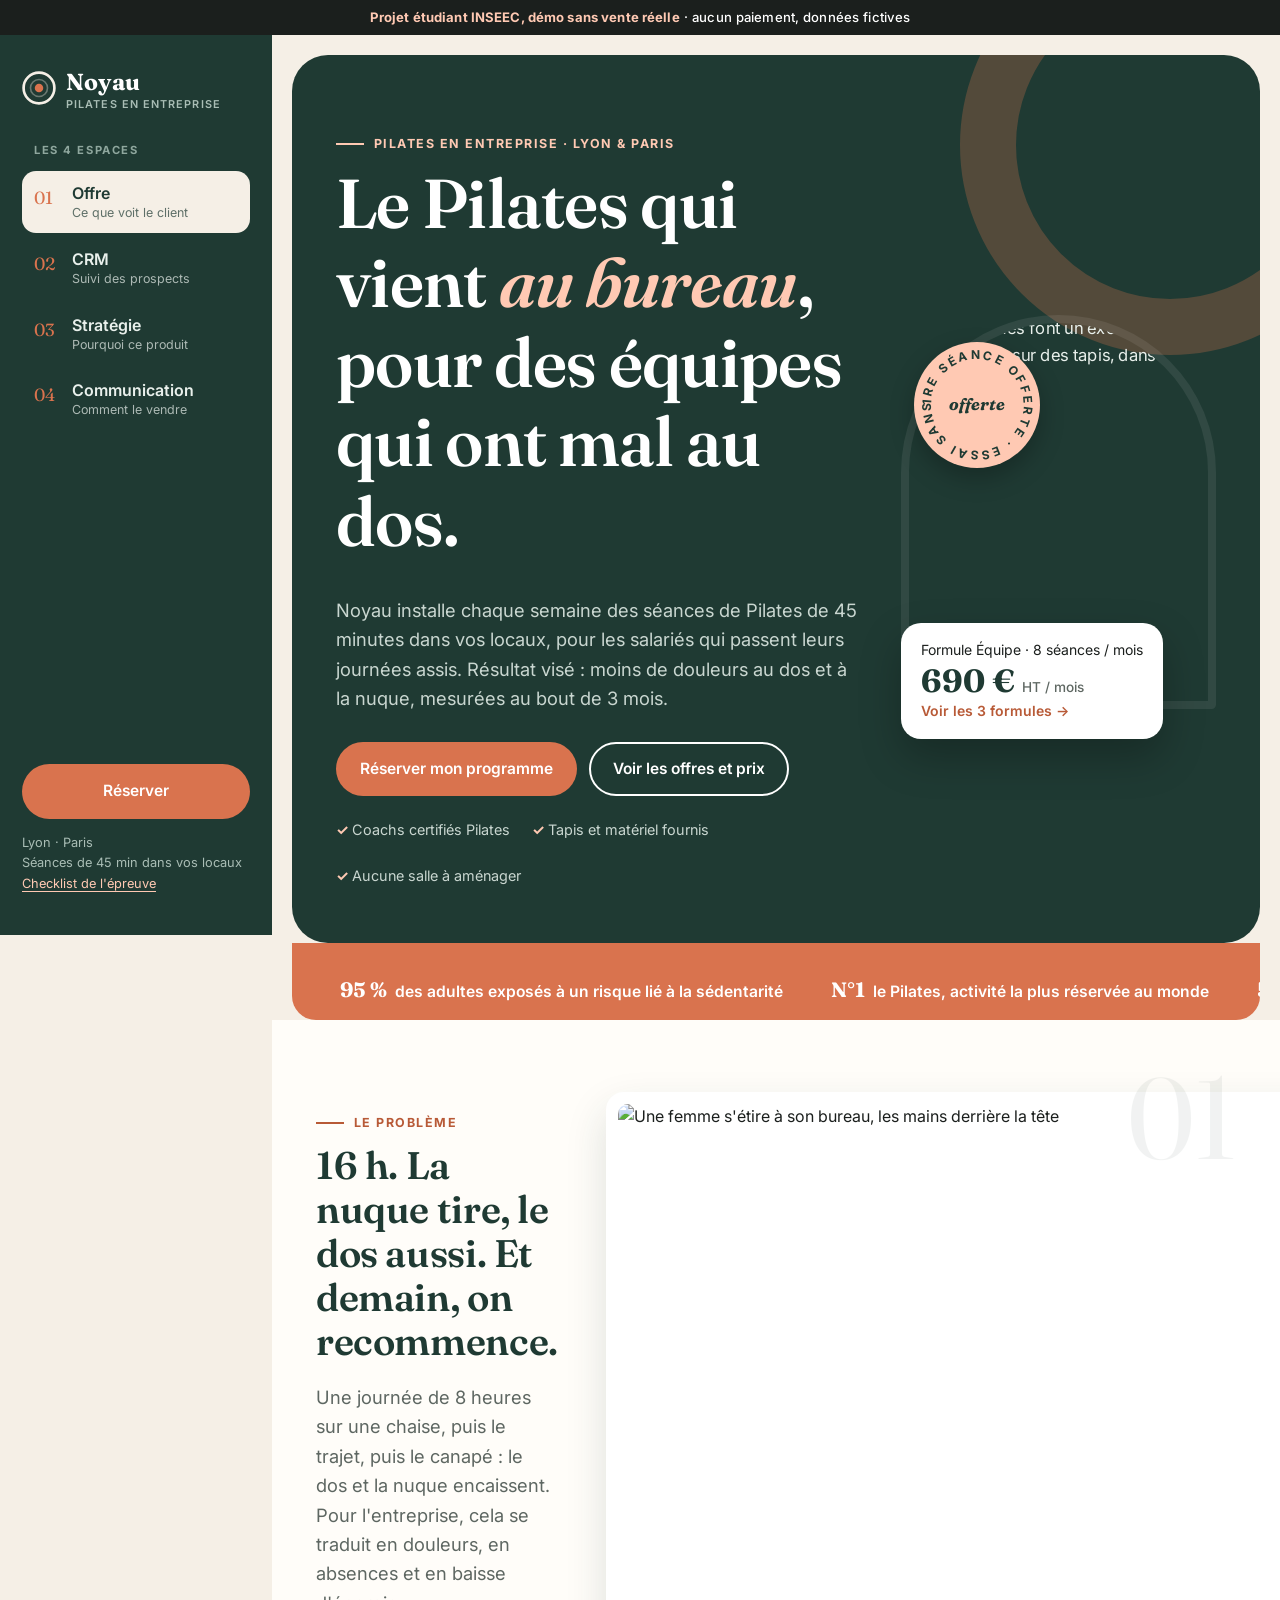
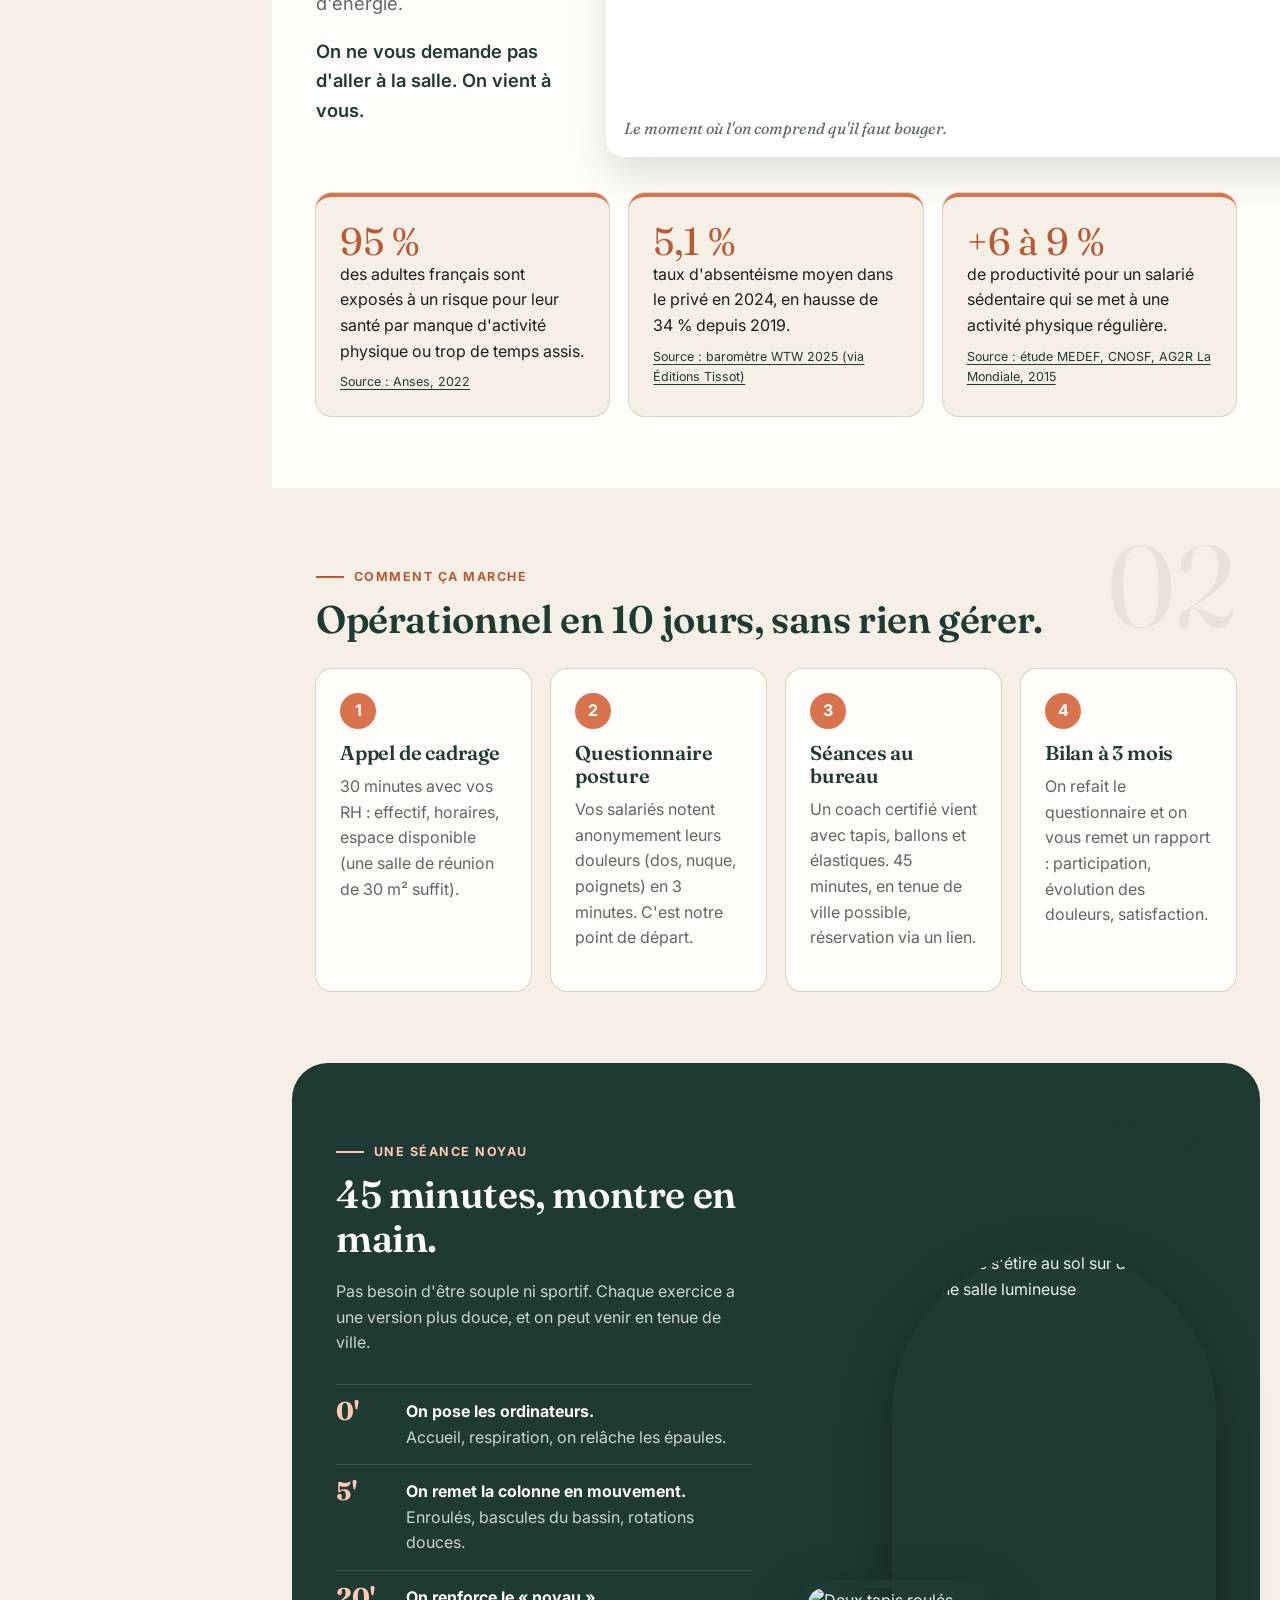
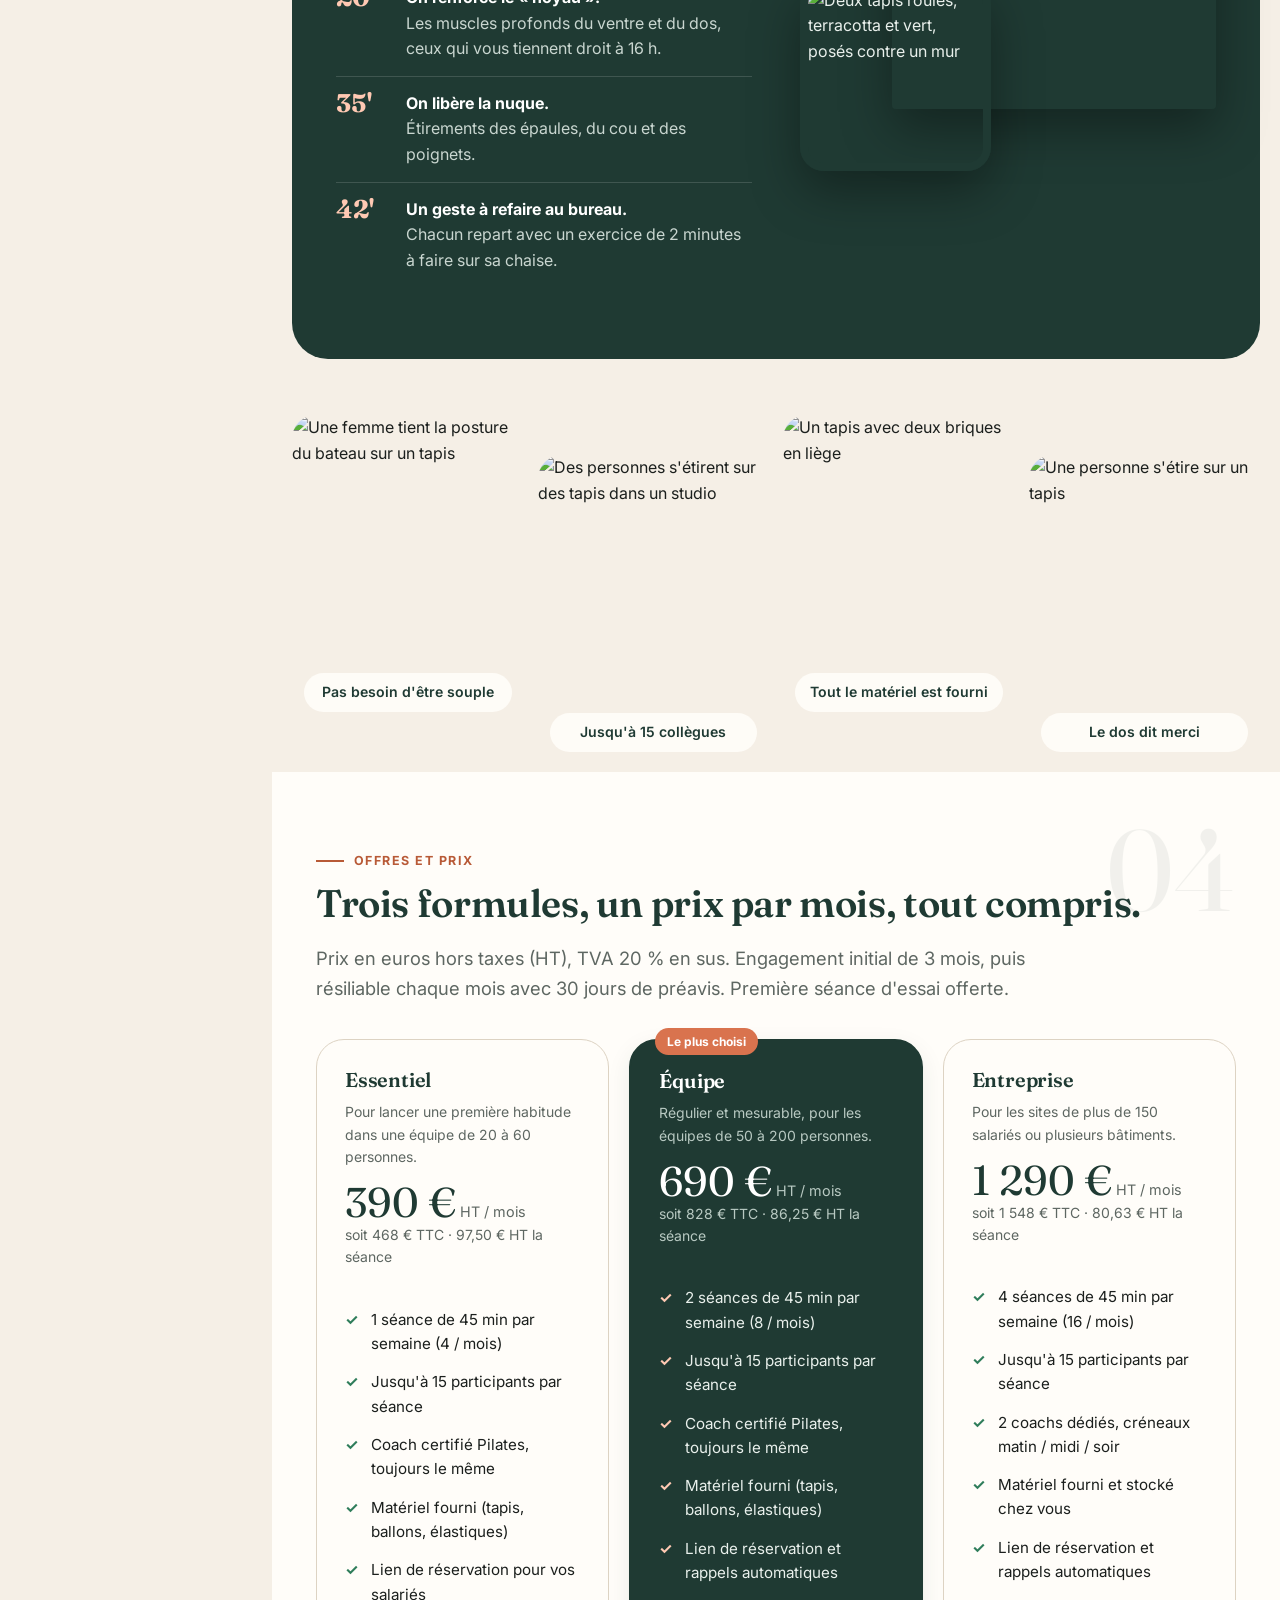
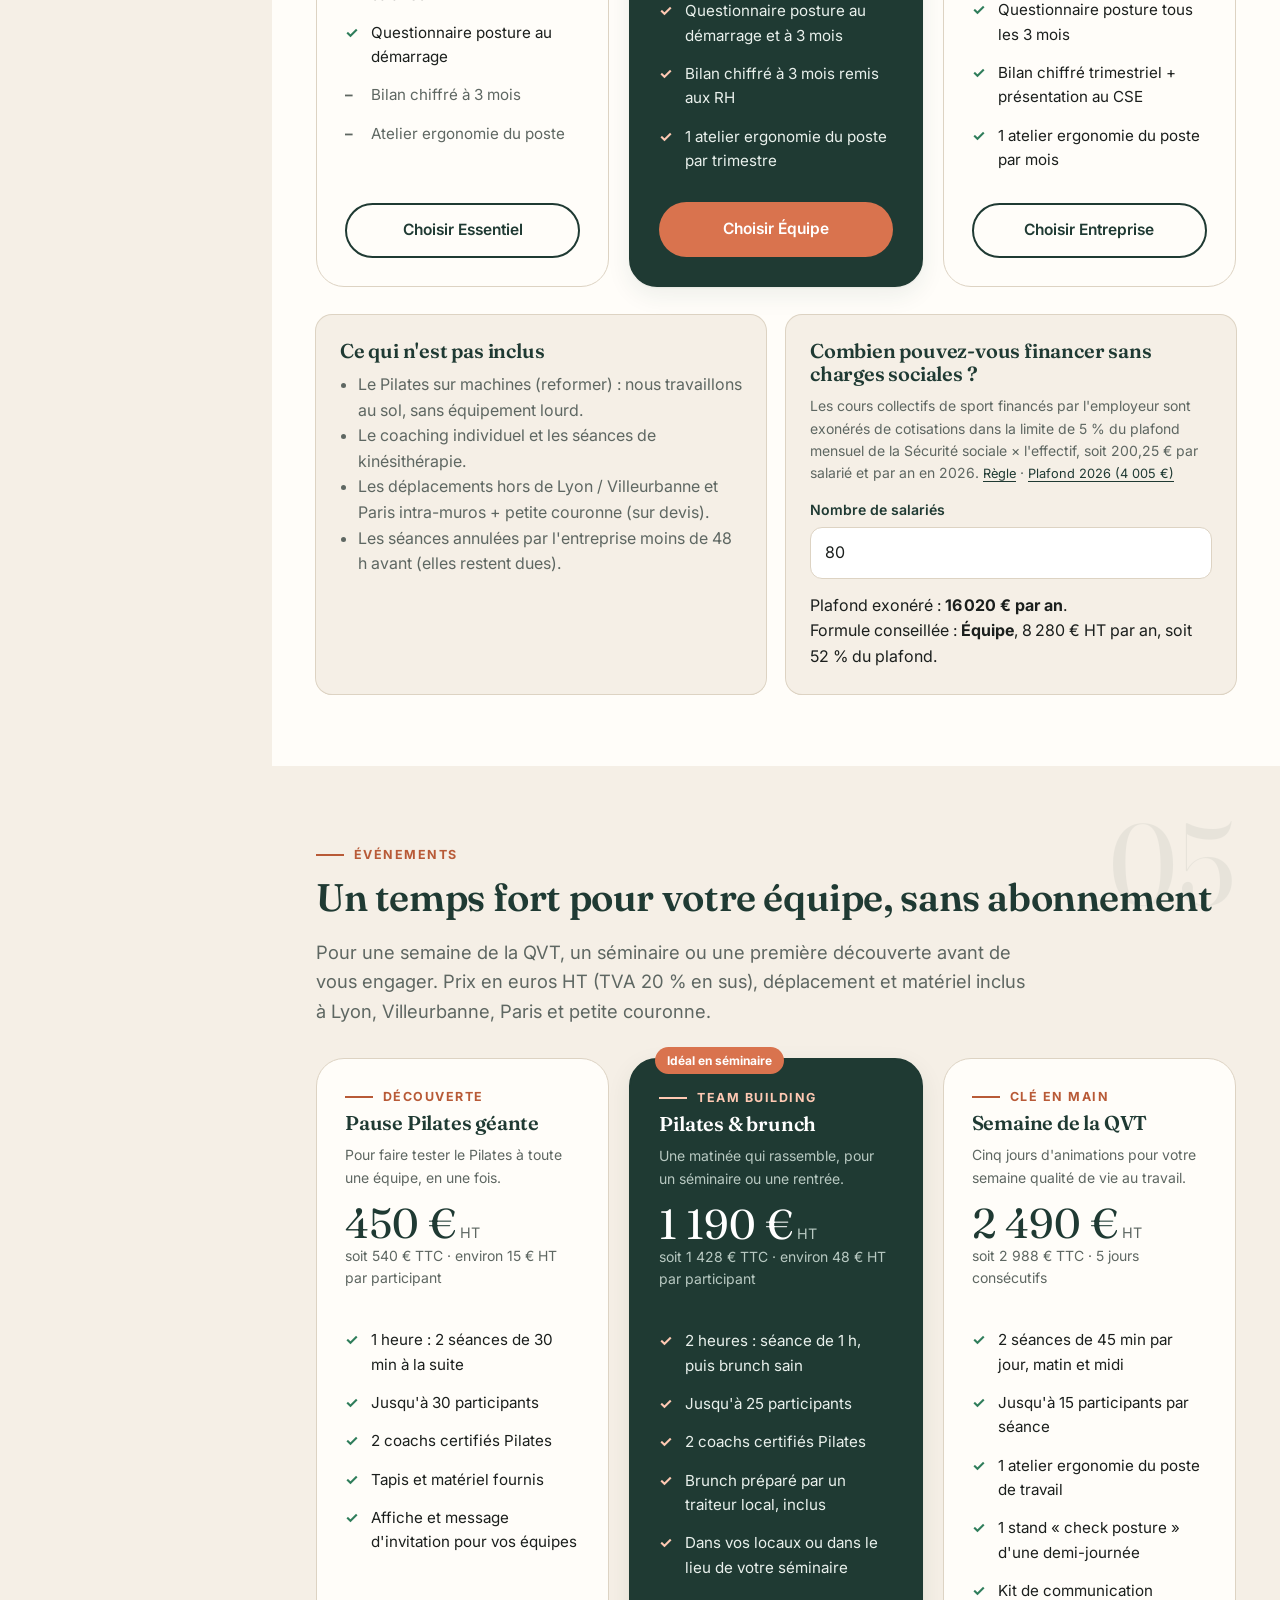
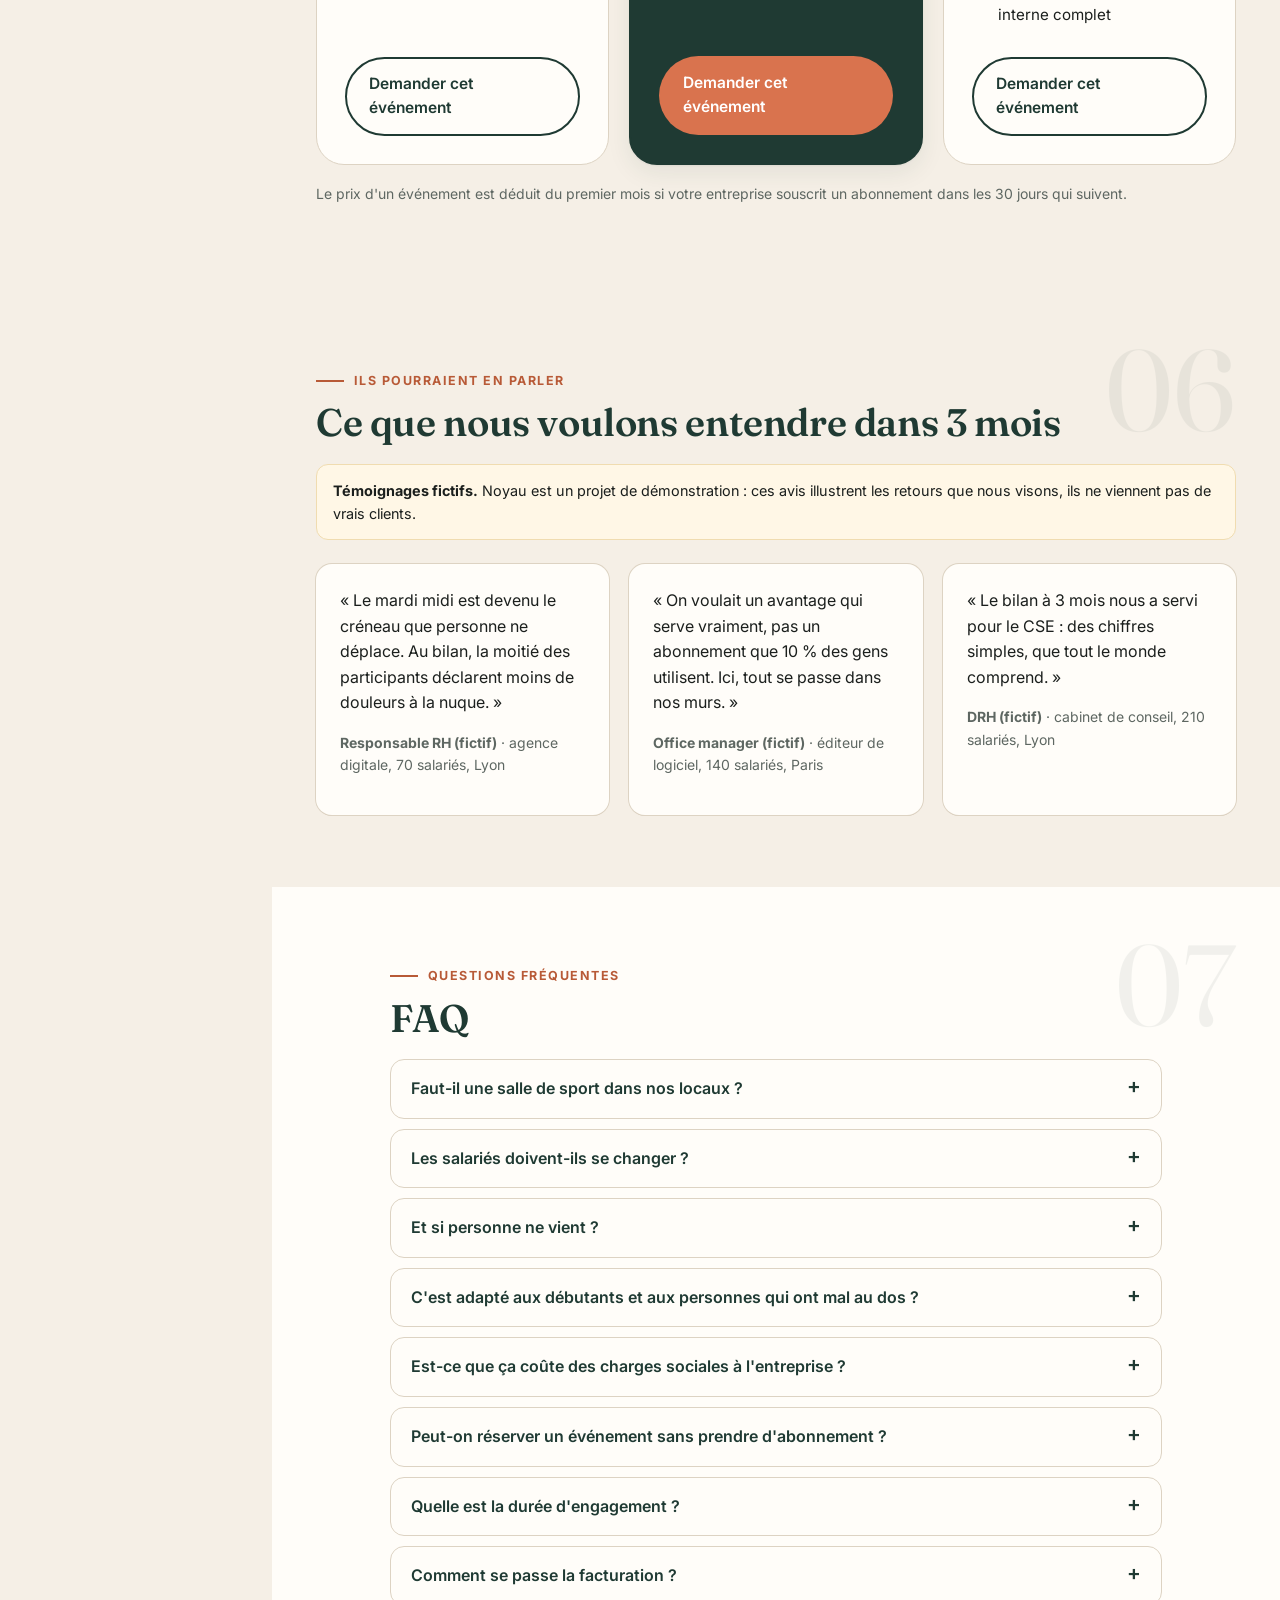
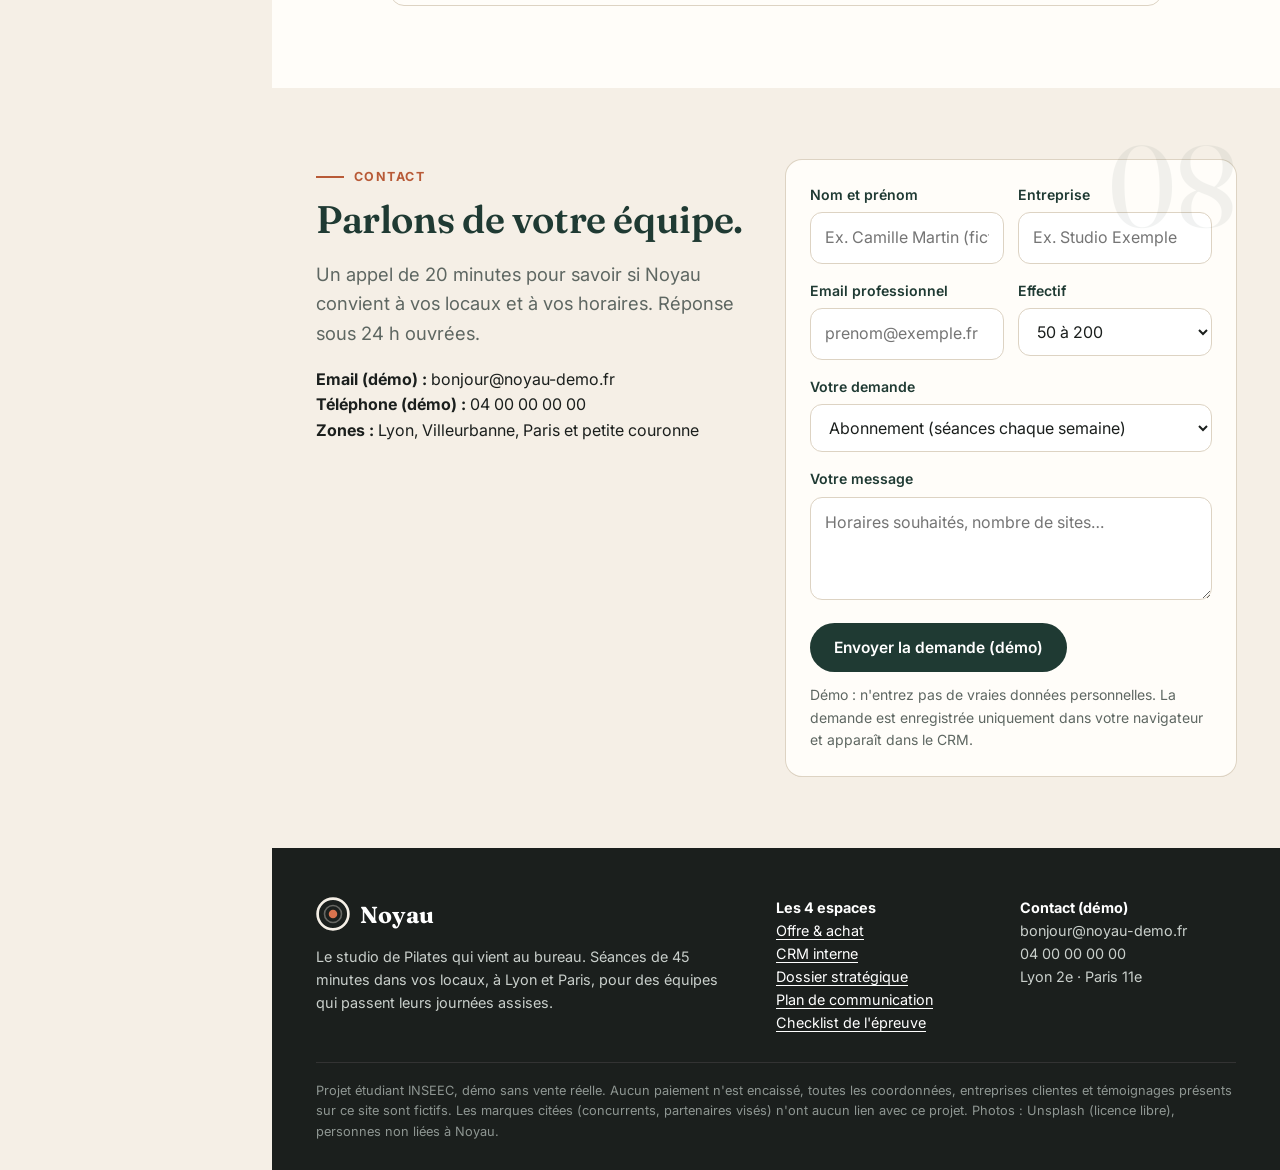
==== commit dbba1a4f: "Add files via upload" ====
--- a/index.html
+++ b/index.html
@@ -4,15 +4,37 @@
 <meta charset="utf-8">
 <meta name="viewport" content="width=device-width, initial-scale=1">
 <title>Noyau · Le Pilates qui vient au bureau</title>
-<meta name="description" content="Noyau installe des séances de Pilates de 45 minutes dans vos locaux pour soulager le dos de vos équipes sédentaires. Projet étudiant INSEEC, démo.">
+<meta name="description" content="Noyau installe des séances de Pilates de 45 minutes dans les locaux des entreprises à Lyon et Paris, pour des salariés sédentaires. Offres de 390 à 1 290 € HT par mois. Projet étudiant INSEEC, démo.">
+<link rel="canonical" href="https://noyau-pilates.vercel.app/">
+<meta property="og:title" content="Noyau · Le Pilates qui vient au bureau">
+<meta property="og:description" content="Noyau installe des séances de Pilates de 45 minutes dans les locaux des entreprises à Lyon et Paris, pour des salariés sédentaires. Offres de 390 à 1 290 € HT par mois. Projet étudiant INSEEC, démo.">
+<meta property="og:type" content="website">
+<meta property="og:url" content="https://noyau-pilates.vercel.app/">
+<meta property="og:locale" content="fr_FR">
 <link rel="icon" href="assets/logo.svg" type="image/svg+xml">
 <link rel="preconnect" href="https://fonts.googleapis.com"><link rel="preconnect" href="https://fonts.gstatic.com" crossorigin>
 <link href="https://fonts.googleapis.com/css2?family=Fraunces:ital,opsz,wght@0,9..144,500;0,9..144,600;0,9..144,700;1,9..144,500&family=Inter:wght@400;500;600;700&display=swap" rel="stylesheet">
-<link rel="stylesheet" href="assets/style.css?v=3">
+<link rel="stylesheet" href="assets/style.css?v=4">
 </head>
 <body data-page="vente">
 <div class="demo-banner"><strong>Projet étudiant INSEEC, démo sans vente réelle</strong> · aucun paiement, données fictives</div>
-<header id="site-header"></header>
+<header id="site-header" class="site-header side">
+      <a class="brand" href="index.html" aria-label="Noyau, accueil">
+        <img src="assets/logo-light.svg" alt="" width="38" height="38">
+        <span>Noyau<small>Pilates en entreprise</small></span>
+      </a>
+      <nav class="side-nav" aria-label="Les 4 espaces">
+        <span class="side-label">Les 4 espaces</span>
+        <a href="index.html" class="active" aria-current="page"><span class="n">01</span><span class="t">Offre<small>Ce que voit le client</small></span></a>
+        <a href="crm.html"><span class="n">02</span><span class="t">CRM<small>Suivi des prospects</small></span></a>
+        <a href="strategie.html"><span class="n">03</span><span class="t">Stratégie<small>Pourquoi ce produit</small></span></a>
+        <a href="communication.html"><span class="n">04</span><span class="t">Communication<small>Comment le vendre</small></span></a>
+      </nav>
+      <div class="side-foot">
+        <a href="commander.html" class="btn btn-primary">Réserver</a>
+        <p>Lyon · Paris<br>Séances de 45 min dans vos locaux<br><a href="conformite.html" style="color:#FFC9B3">Checklist de l'épreuve</a></p>
+      </div>
+    </header>
 
 <main>
   <!-- HERO -->
@@ -321,9 +343,33 @@
   </section>
 </main>
 
-<footer id="site-footer"></footer>
-<script src="assets/site.js?v=3"></script>
-<script src="assets/store.js?v=3"></script>
+<footer id="site-footer" class="site-footer">
+      <div class="wrap">
+        <div class="footer-grid">
+          <div>
+            <div class="brand" style="color:#fff"><img src="assets/logo-light.svg" alt="" width="30" height="30"> Noyau</div>
+            <p style="margin-top:12px;max-width:420px">Le studio de Pilates qui vient au bureau. Séances de 45 minutes dans vos locaux, à Lyon et Paris, pour des équipes qui passent leurs journées assises.</p>
+          </div>
+          <div>
+            <strong style="color:#fff">Les 4 espaces</strong><br>
+            <a href="index.html">Offre &amp; achat</a><br>
+            <a href="crm.html">CRM interne</a><br>
+            <a href="strategie.html">Dossier stratégique</a><br>
+            <a href="communication.html">Plan de communication</a><br>
+            <a href="conformite.html">Checklist de l'épreuve</a>
+          </div>
+          <div>
+            <strong style="color:#fff">Contact (démo)</strong><br>
+            bonjour@noyau-demo.fr<br>
+            04 00 00 00 00<br>
+            Lyon 2e · Paris 11e
+          </div>
+        </div>
+        <div class="legal">Projet étudiant INSEEC, démo sans vente réelle. Aucun paiement n'est encaissé, toutes les coordonnées, entreprises clientes et témoignages présents sur ce site sont fictifs. Les marques citées (concurrents, partenaires visés) n'ont aucun lien avec ce projet. Photos : Unsplash (licence libre), personnes non liées à Noyau.</div>
+      </div>
+    </footer>
+<script src="assets/site.js?v=4"></script>
+<script src="assets/store.js?v=4"></script>
 <script>
   const eff = document.getElementById('effectif'), out = document.getElementById('calc-out');
   const fmt = n => n.toLocaleString('fr-FR', {maximumFractionDigits: 0});
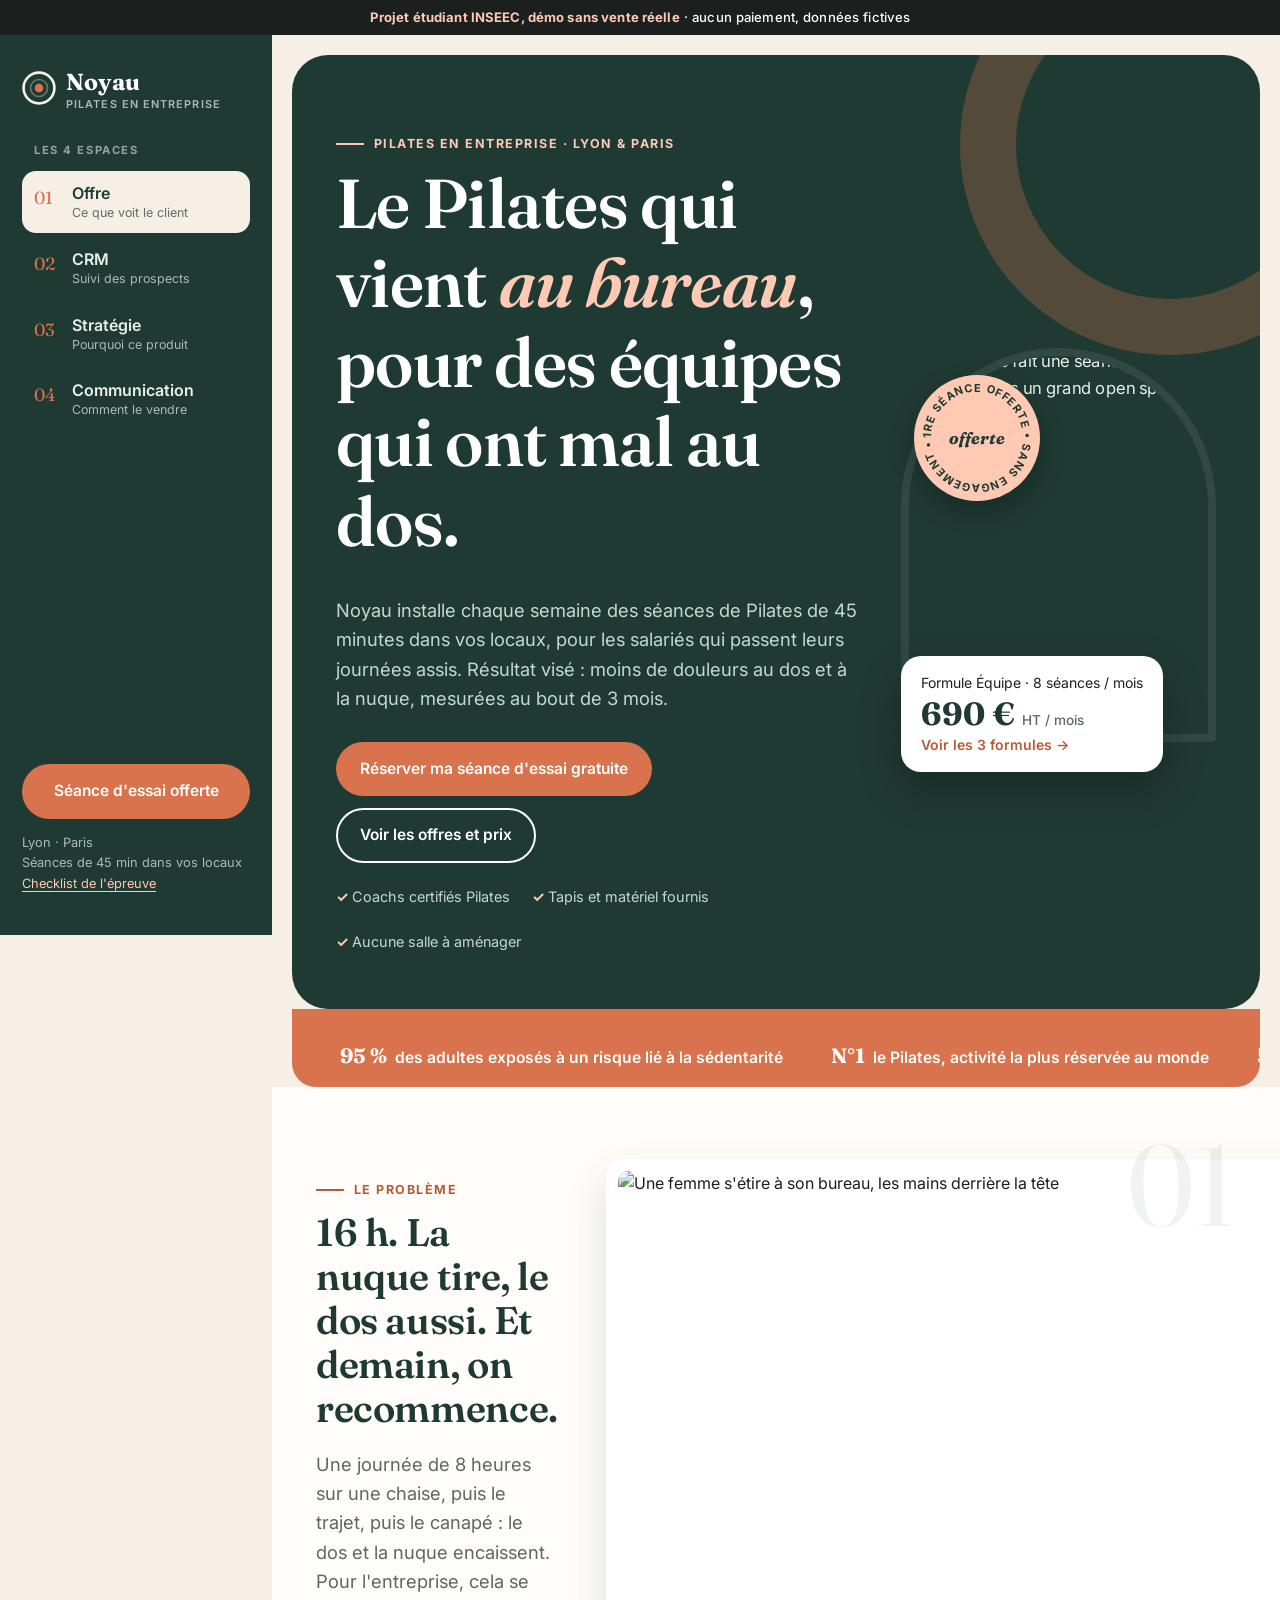
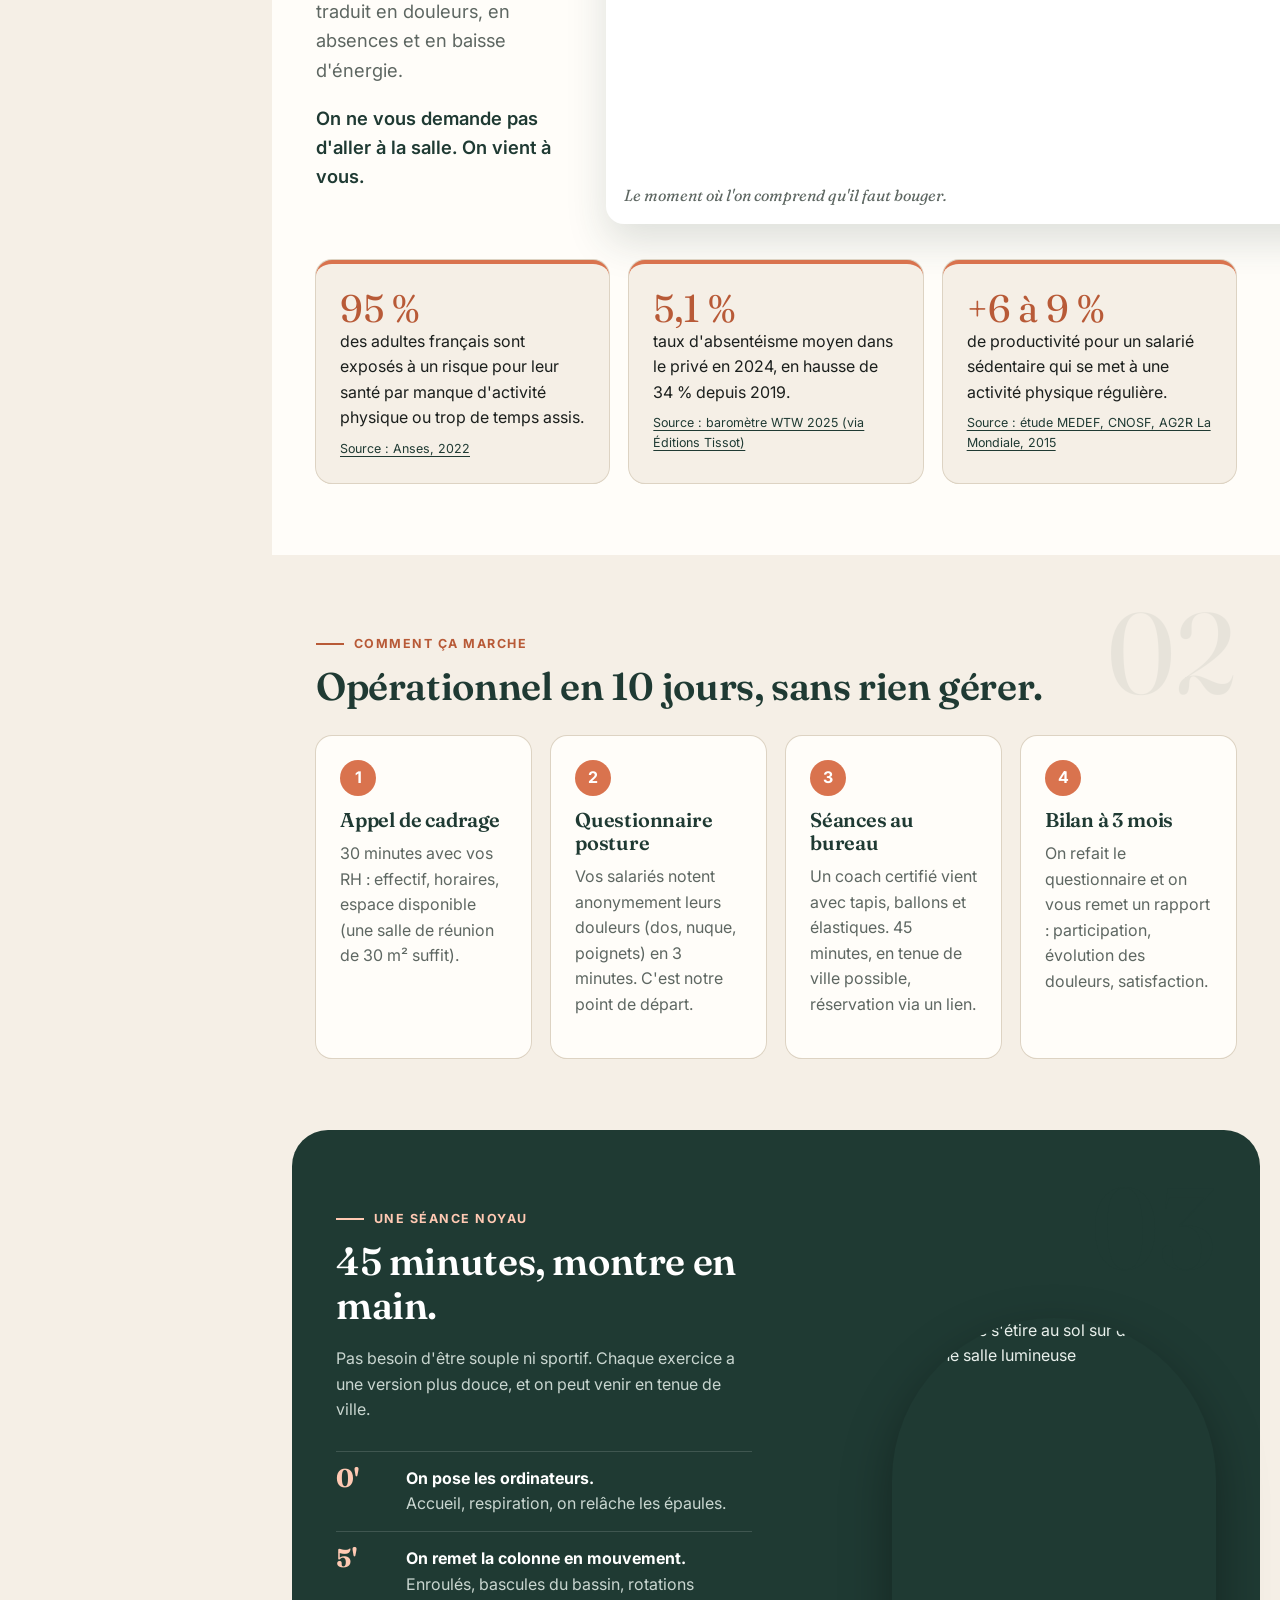
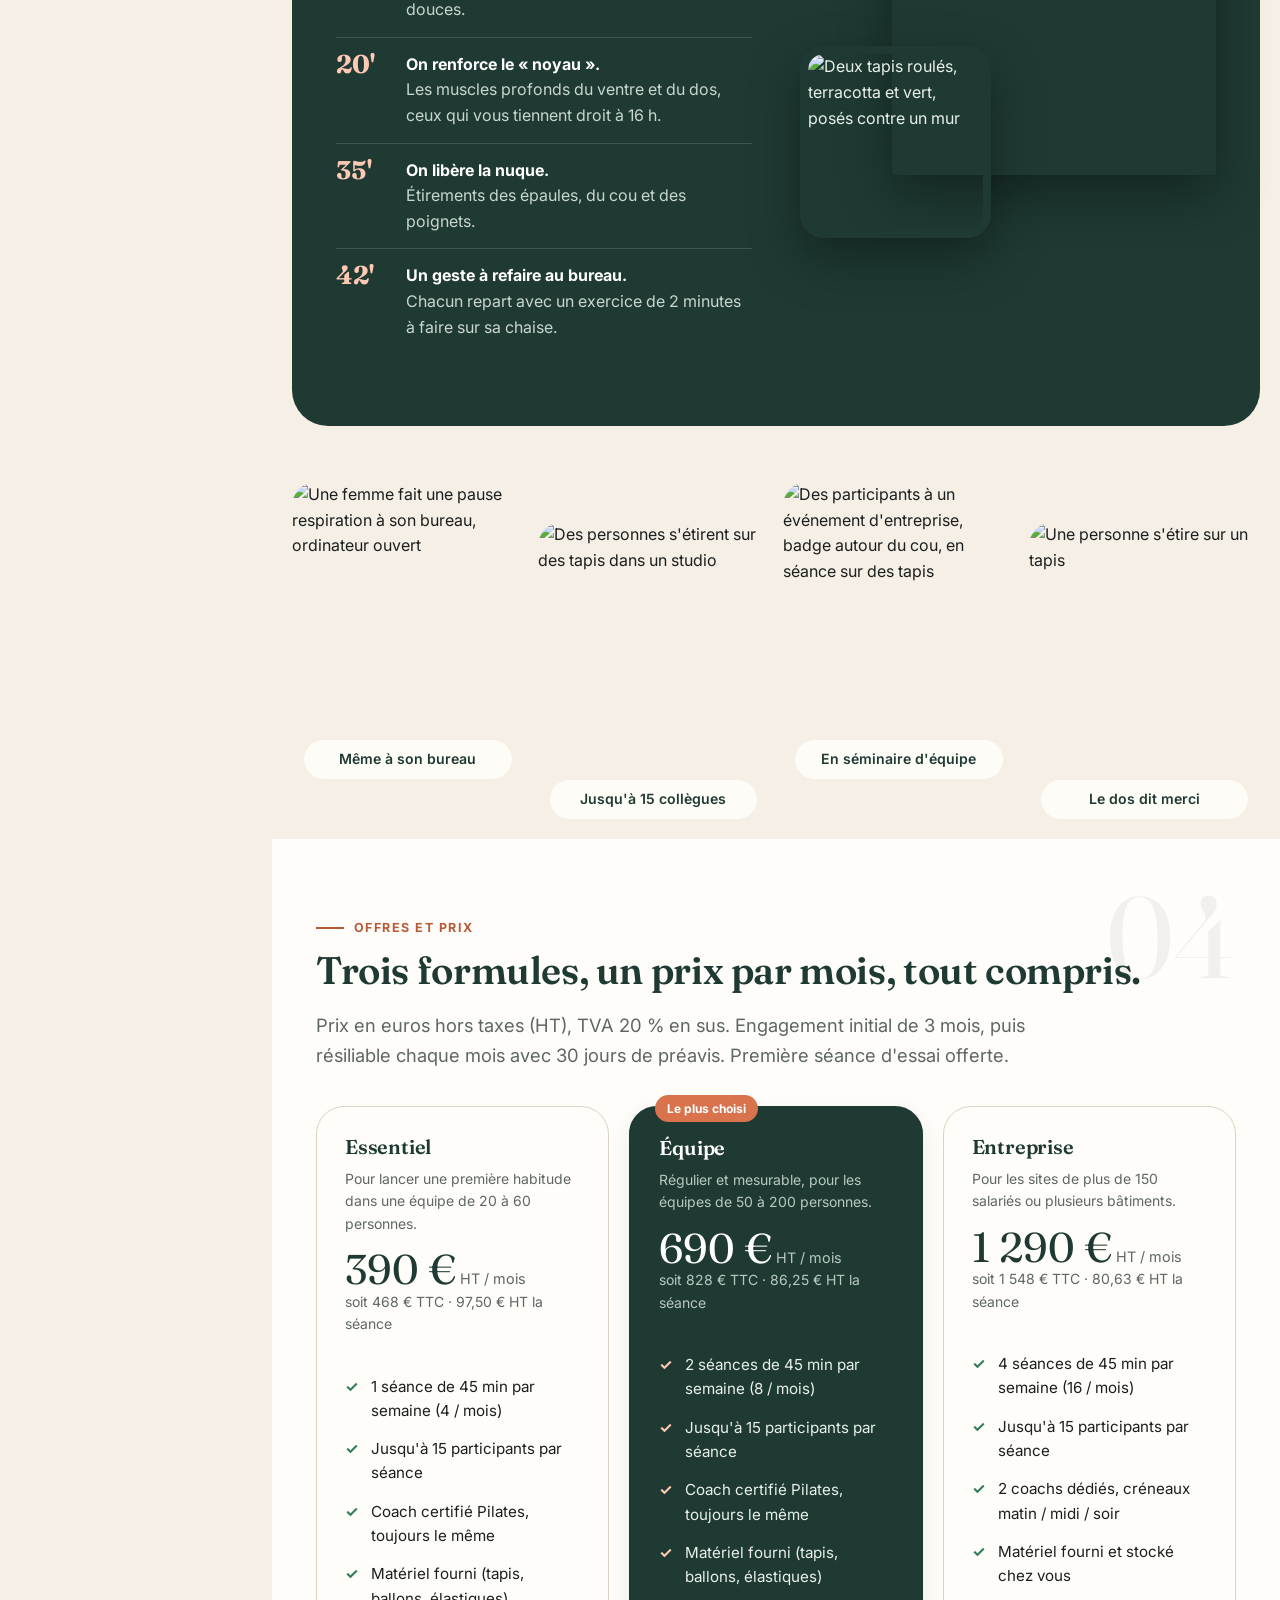
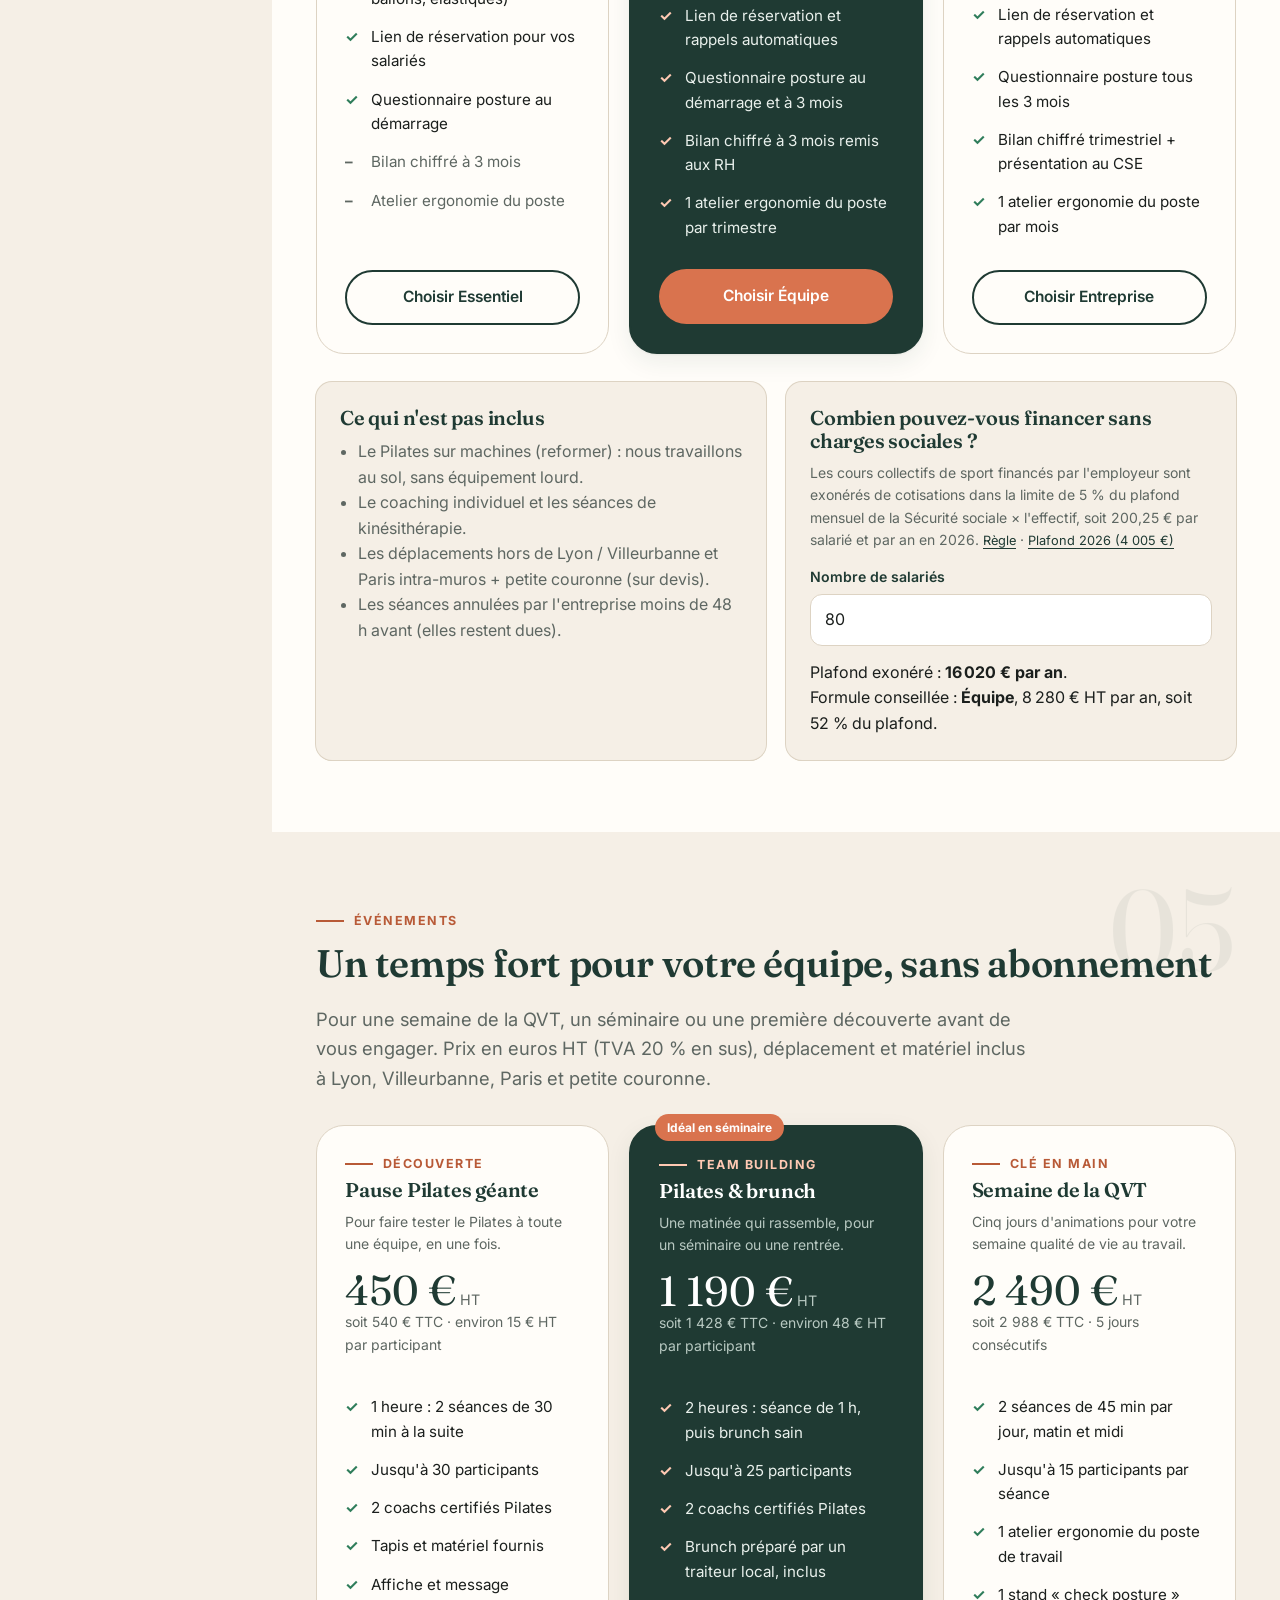
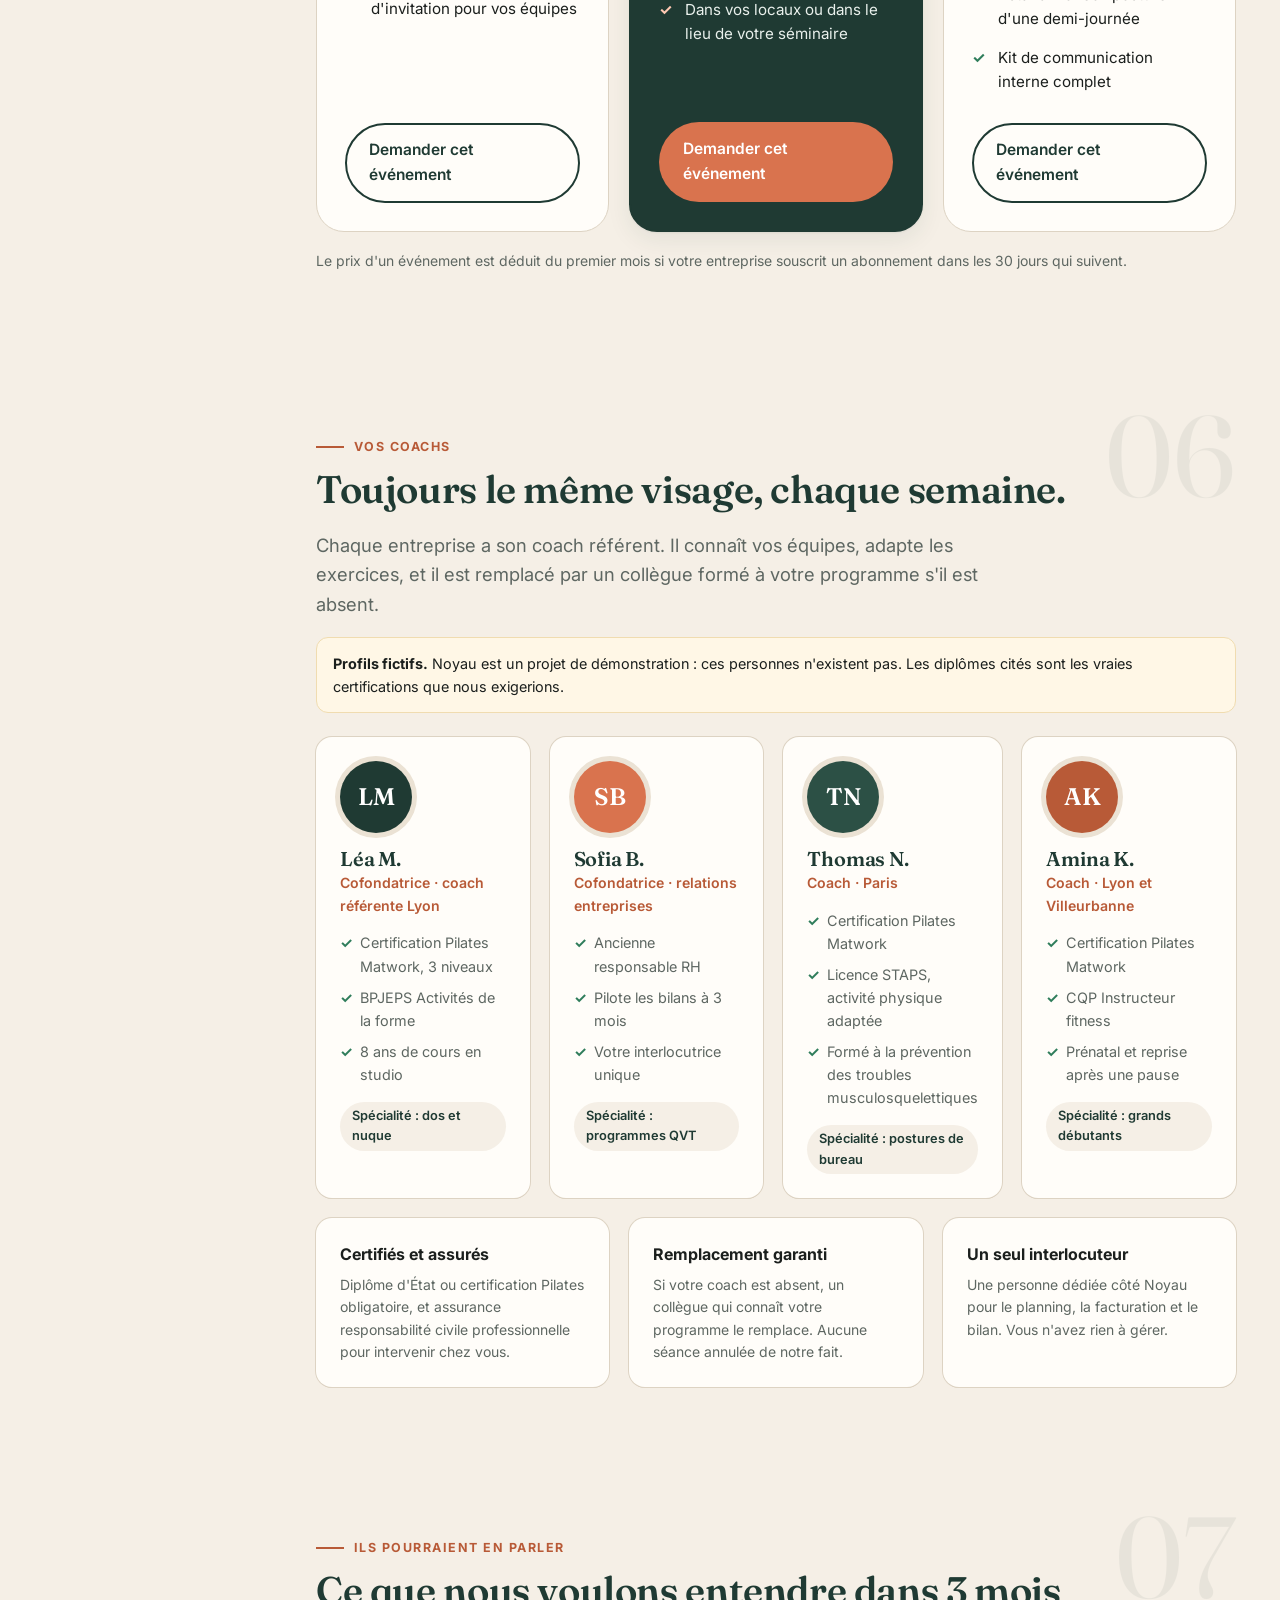
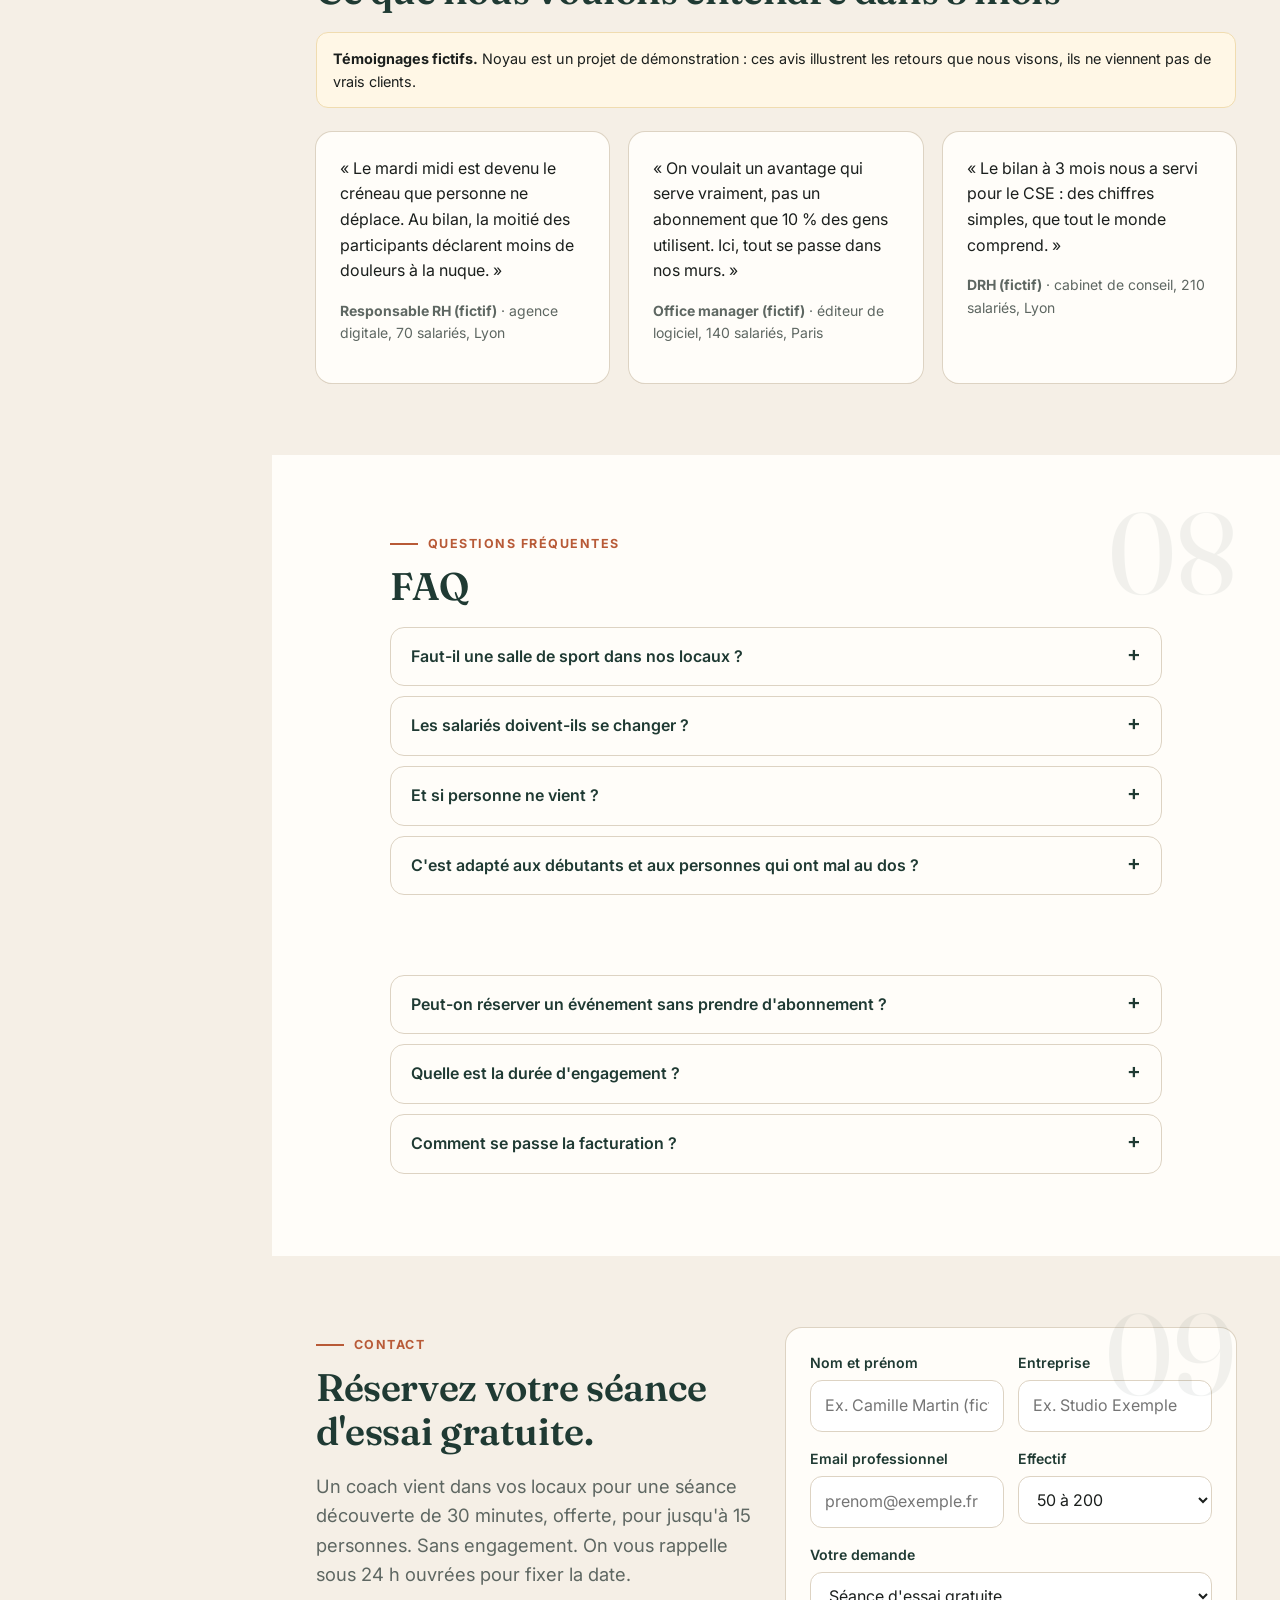
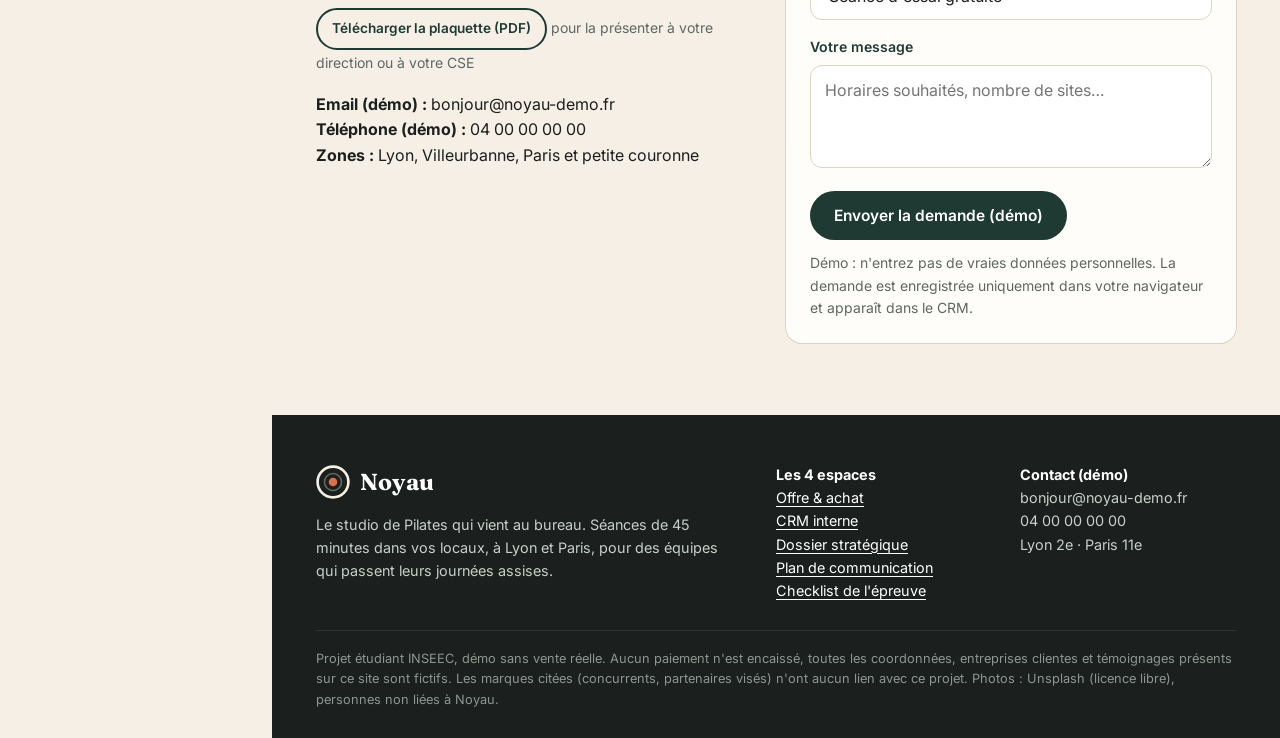
==== commit 492636c9: "Add files via upload" ====
--- a/index.html
+++ b/index.html
@@ -14,7 +14,7 @@
 <link rel="icon" href="assets/logo.svg" type="image/svg+xml">
 <link rel="preconnect" href="https://fonts.googleapis.com"><link rel="preconnect" href="https://fonts.gstatic.com" crossorigin>
 <link href="https://fonts.googleapis.com/css2?family=Fraunces:ital,opsz,wght@0,9..144,500;0,9..144,600;0,9..144,700;1,9..144,500&family=Inter:wght@400;500;600;700&display=swap" rel="stylesheet">
-<link rel="stylesheet" href="assets/style.css?v=4">
+<link rel="stylesheet" href="assets/style.css?v=6">
 </head>
 <body data-page="vente">
 <div class="demo-banner"><strong>Projet étudiant INSEEC, démo sans vente réelle</strong> · aucun paiement, données fictives</div>
@@ -31,7 +31,7 @@
         <a href="communication.html"><span class="n">04</span><span class="t">Communication<small>Comment le vendre</small></span></a>
       </nav>
       <div class="side-foot">
-        <a href="commander.html" class="btn btn-primary">Réserver</a>
+        <a href="index.html#contact" class="btn btn-primary">Séance d'essai offerte</a>
         <p>Lyon · Paris<br>Séances de 45 min dans vos locaux<br><a href="conformite.html" style="color:#FFC9B3">Checklist de l'épreuve</a></p>
       </div>
     </header>
@@ -46,7 +46,7 @@
         <h1>Le Pilates qui vient <em>au bureau</em>, pour des équipes qui ont mal au dos.</h1>
         <p class="lead">Noyau installe chaque semaine des séances de Pilates de 45 minutes dans vos locaux, pour les salariés qui passent leurs journées assis. Résultat visé : moins de douleurs au dos et à la nuque, mesurées au bout de 3 mois.</p>
         <div class="hero-ctas">
-          <a href="commander.html" class="btn btn-primary">Réserver mon programme</a>
+          <a href="#contact" class="btn btn-primary" data-essai>Réserver ma séance d'essai gratuite</a>
           <a href="#offres" class="btn btn-ghost">Voir les offres et prix</a>
         </div>
         <div class="trust">
@@ -56,8 +56,8 @@
         </div>
       </div>
       <div class="hero-visual">
-        <div class="arch"><img src="https://images.unsplash.com/photo-1763403921315-f2ef8697199f?w=900&q=80&auto=format&fit=crop" alt="Trois femmes font un exercice de Pilates au sol, sur des tapis, dans une pièce lumineuse" width="900" height="1125"></div>
-        <div class="sticker" aria-label="Première séance offerte"><svg viewBox="0 0 120 120" aria-hidden="true"><defs><path id="circ" d="M60,60 m-44,0 a44,44 0 1,1 88,0 a44,44 0 1,1 -88,0"/></defs><text font-size="11.5" font-weight="700" letter-spacing="2.6" fill="#1F3A33"><textPath href="#circ">1RE SÉANCE OFFERTE · ESSAI SANS ENGAGEMENT ·</textPath></text></svg><span>offerte</span></div>
+        <div class="arch"><img src="https://images.unsplash.com/photo-1643682661119-28da0685be2c?w=900&q=80&auto=format&fit=crop" alt="Une équipe fait une séance au sol, sur des tapis, dans un grand open space lumineux" width="900" height="1125"></div>
+        <div class="sticker" aria-label="Première séance offerte"><svg viewBox="0 0 120 120" aria-hidden="true"><defs><path id="circ" d="M60,60 m-44,0 a44,44 0 1,1 88,0 a44,44 0 1,1 -88,0"/></defs><text font-size="10.5" font-weight="700" fill="#1F3A33" textLength="272" lengthAdjust="spacing"><textPath href="#circ">1RE SÉANCE OFFERTE • SANS ENGAGEMENT • </textPath></text></svg><span>offerte</span></div>
         <a class="float-price" href="#offres">
           <span class="small">Formule Équipe · 8 séances / mois</span>
           <strong>690 € <small>HT / mois</small></strong>
@@ -139,9 +139,9 @@
 
   <!-- GALERIE -->
   <section class="gallery" aria-label="En images">
-    <figure><img src="https://images.unsplash.com/photo-1767611126399-830f9e6ee0d8?w=700&q=80&auto=format&fit=crop" alt="Une femme tient la posture du bateau sur un tapis" loading="lazy"><figcaption>Pas besoin d'être souple</figcaption></figure>
+    <figure><img src="https://images.unsplash.com/photo-1758874384683-0accd9fb26ee?w=700&q=80&auto=format&fit=crop" alt="Une femme fait une pause respiration à son bureau, ordinateur ouvert" loading="lazy"><figcaption>Même à son bureau</figcaption></figure>
     <figure><img src="https://images.unsplash.com/photo-1761035005546-62b8018b212a?w=700&q=80&auto=format&fit=crop" alt="Des personnes s'étirent sur des tapis dans un studio" loading="lazy"><figcaption>Jusqu'à 15 collègues</figcaption></figure>
-    <figure><img src="https://images.unsplash.com/photo-1646239646963-b0b9be56d6b5?w=700&q=80&auto=format&fit=crop" alt="Un tapis avec deux briques en liège" loading="lazy"><figcaption>Tout le matériel est fourni</figcaption></figure>
+    <figure><img src="https://images.unsplash.com/photo-1529693662653-9d480530a697?w=700&q=80&auto=format&fit=crop" alt="Des participants à un événement d'entreprise, badge autour du cou, en séance sur des tapis" loading="lazy"><figcaption>En séminaire d'équipe</figcaption></figure>
     <figure><img src="https://images.unsplash.com/photo-1651786039465-d0580bb22ab7?w=700&q=80&auto=format&fit=crop" alt="Une personne s'étire sur un tapis" loading="lazy"><figcaption>Le dos dit merci</figcaption></figure>
   </section>
 
@@ -283,6 +283,27 @@
         </div>
       </div>
       <p class="small muted" style="margin-top:18px">Le prix d'un événement est déduit du premier mois si votre entreprise souscrit un abonnement dans les 30 jours qui suivent.</p>
+    </div>
+  </section>
+
+  <!-- COACHS -->
+  <section class="section" id="coachs">
+    <div class="wrap">
+      <span class="eyebrow">Vos coachs</span>
+      <h2>Toujours le même visage, chaque semaine.</h2>
+      <p class="lead">Chaque entreprise a son coach référent. Il connaît vos équipes, adapte les exercices, et il est remplacé par un collègue formé à votre programme s'il est absent.</p>
+      <p class="note" style="margin:18px 0 24px"><strong>Profils fictifs.</strong> Noyau est un projet de démonstration : ces personnes n'existent pas. Les diplômes cités sont les vraies certifications que nous exigerions.</p>
+      <div class="grid g4 coaches">
+        <article class="card coach"><div class="avatar-c" style="background:var(--forest)">LM</div><h3>Léa M.</h3><p class="role">Cofondatrice · coach référente Lyon</p><ul><li>Certification Pilates Matwork, 3 niveaux</li><li>BPJEPS Activités de la forme</li><li>8 ans de cours en studio</li></ul><p class="tag-c">Spécialité : dos et nuque</p></article>
+        <article class="card coach"><div class="avatar-c" style="background:var(--clay)">SB</div><h3>Sofia B.</h3><p class="role">Cofondatrice · relations entreprises</p><ul><li>Ancienne responsable RH</li><li>Pilote les bilans à 3 mois</li><li>Votre interlocutrice unique</li></ul><p class="tag-c">Spécialité : programmes QVT</p></article>
+        <article class="card coach"><div class="avatar-c" style="background:#2C5045">TN</div><h3>Thomas N.</h3><p class="role">Coach · Paris</p><ul><li>Certification Pilates Matwork</li><li>Licence STAPS, activité physique adaptée</li><li>Formé à la prévention des troubles musculosquelettiques</li></ul><p class="tag-c">Spécialité : postures de bureau</p></article>
+        <article class="card coach"><div class="avatar-c" style="background:#B85A37">AK</div><h3>Amina K.</h3><p class="role">Coach · Lyon et Villeurbanne</p><ul><li>Certification Pilates Matwork</li><li>CQP Instructeur fitness</li><li>Prénatal et reprise après une pause</li></ul><p class="tag-c">Spécialité : grands débutants</p></article>
+      </div>
+      <div class="grid g3" style="margin-top:20px">
+        <div class="card"><strong>Certifiés et assurés</strong><p class="muted small" style="margin:6px 0 0">Diplôme d'État ou certification Pilates obligatoire, et assurance responsabilité civile professionnelle pour intervenir chez vous.</p></div>
+        <div class="card"><strong>Remplacement garanti</strong><p class="muted small" style="margin:6px 0 0">Si votre coach est absent, un collègue qui connaît votre programme le remplace. Aucune séance annulée de notre fait.</p></div>
+        <div class="card"><strong>Un seul interlocuteur</strong><p class="muted small" style="margin:6px 0 0">Une personne dédiée côté Noyau pour le planning, la facturation et le bilan. Vous n'avez rien à gérer.</p></div>
+      </div>
     </div>
   </section>
 
@@ -321,8 +342,9 @@
     <div class="wrap grid g2" style="align-items:start">
       <div>
         <span class="eyebrow">Contact</span>
-        <h2>Parlons de votre équipe.</h2>
-        <p class="lead">Un appel de 20 minutes pour savoir si Noyau convient à vos locaux et à vos horaires. Réponse sous 24 h ouvrées.</p>
+        <h2>Réservez votre séance d'essai gratuite.</h2>
+        <p class="lead">Un coach vient dans vos locaux pour une séance découverte de 30 minutes, offerte, pour jusqu'à 15 personnes. Sans engagement. On vous rappelle sous 24 h ouvrées pour fixer la date.</p>
+        <p><a href="assets/noyau-plaquette.pdf" class="btn btn-ghost btn-sm" download>Télécharger la plaquette (PDF)</a> <span class="small muted">pour la présenter à votre direction ou à votre CSE</span></p>
         <p><strong>Email (démo) :</strong> bonjour@noyau-demo.fr<br><strong>Téléphone (démo) :</strong> 04 00 00 00 00<br><strong>Zones :</strong> Lyon, Villeurbanne, Paris et petite couronne</p>
       </div>
       <form class="card" id="contact-form">
@@ -334,7 +356,7 @@
           <div class="field"><label for="c-mail">Email professionnel</label><input id="c-mail" type="email" required placeholder="prenom@exemple.fr"></div>
           <div class="field"><label for="c-eff">Effectif</label><select id="c-eff"><option>20 à 50</option><option selected>50 à 200</option><option>200 et plus</option></select></div>
         </div>
-        <div class="field"><label for="c-objet">Votre demande</label><select id="c-objet"><option value="">Abonnement (séances chaque semaine)</option><option>Pause Pilates géante (450 € HT)</option><option>Pilates & brunch (1 190 € HT)</option><option>Semaine de la QVT (2 490 € HT)</option></select></div>
+        <div class="field"><label for="c-objet">Votre demande</label><select id="c-objet"><option value="essai">Séance d'essai gratuite</option><option value="">Abonnement (séances chaque semaine)</option><option>Pause Pilates géante (450 € HT)</option><option>Pilates & brunch (1 190 € HT)</option><option>Semaine de la QVT (2 490 € HT)</option></select></div>
         <div class="field"><label for="c-msg">Votre message</label><textarea id="c-msg" rows="3" placeholder="Horaires souhaités, nombre de sites…"></textarea></div>
         <button class="btn btn-dark" type="submit">Envoyer la demande (démo)</button>
         <p class="small muted" style="margin:12px 0 0" id="contact-ok">Démo : n'entrez pas de vraies données personnelles. La demande est enregistrée uniquement dans votre navigateur et apparaît dans le CRM.</p>
@@ -368,8 +390,8 @@
         <div class="legal">Projet étudiant INSEEC, démo sans vente réelle. Aucun paiement n'est encaissé, toutes les coordonnées, entreprises clientes et témoignages présents sur ce site sont fictifs. Les marques citées (concurrents, partenaires visés) n'ont aucun lien avec ce projet. Photos : Unsplash (licence libre), personnes non liées à Noyau.</div>
       </div>
     </footer>
-<script src="assets/site.js?v=4"></script>
-<script src="assets/store.js?v=4"></script>
+<script src="assets/site.js?v=6"></script>
+<script src="assets/store.js?v=6"></script>
 <script>
   const eff = document.getElementById('effectif'), out = document.getElementById('calc-out');
   const fmt = n => n.toLocaleString('fr-FR', {maximumFractionDigits: 0});
@@ -381,6 +403,10 @@
   }
   eff.addEventListener('input', calc); calc();
 
+  document.querySelectorAll('[data-essai]').forEach(b => b.addEventListener('click', () => {
+    document.getElementById('c-objet').value = 'essai';
+    setTimeout(() => document.getElementById('c-nom').focus({preventScroll: true}), 400);
+  }));
   document.querySelectorAll('[data-event]').forEach(b => b.addEventListener('click', () => {
     document.getElementById('c-objet').value = b.dataset.event;
     setTimeout(() => document.getElementById('c-nom').focus({preventScroll: true}), 400);
@@ -393,7 +419,8 @@
       entreprise: document.getElementById('c-ent').value.trim(),
       email: document.getElementById('c-mail').value.trim(),
       effectif: document.getElementById('c-eff').value,
-      evenement: document.getElementById('c-objet').value,
+      essai: document.getElementById('c-objet').value === 'essai',
+      evenement: document.getElementById('c-objet').value === 'essai' ? '' : document.getElementById('c-objet').value,
       message: document.getElementById('c-msg').value.trim()
     });
     e.target.reset();
--- a/assets/style.css
+++ b/assets/style.css
@@ -301,3 +301,15 @@
 .js-reveal .reveal.in{opacity:1;transform:none}
 @media (prefers-reduced-motion:reduce){.js-reveal .reveal{opacity:1;transform:none;transition:none}.sticker svg,.float-price{animation:none}}
 .stack .s2{height:auto}.gallery img{height:100%}
+
+/* Section coachs */
+.coach{text-align:left}
+.avatar-c{width:72px;height:72px;border-radius:50%;display:grid;place-items:center;color:#fff;font-family:var(--serif);font-size:1.5rem;font-weight:600;margin-bottom:14px;box-shadow:0 0 0 5px var(--sand-2)}
+.coach h3{margin:0}
+.coach .role{color:var(--clay-2);font-weight:600;font-size:.88rem;margin:2px 0 10px}
+.coach ul{list-style:none;padding:0;margin:0 0 12px;font-size:.9rem}
+.coach li{padding:4px 0 4px 20px;position:relative;color:var(--muted)}
+.coach li::before{content:"✓";position:absolute;left:0;color:var(--ok);font-weight:700}
+.coach .tag-c{display:inline-block;background:var(--sand);border-radius:999px;padding:4px 12px;font-size:.8rem;font-weight:600;color:var(--forest);margin:0}
+@media (max-width:1023px){.side-foot .btn{white-space:nowrap;font-size:.78rem;padding:8px 12px}.side .brand small{white-space:nowrap}}
+@media (max-width:380px){.side .brand small{display:none}}
